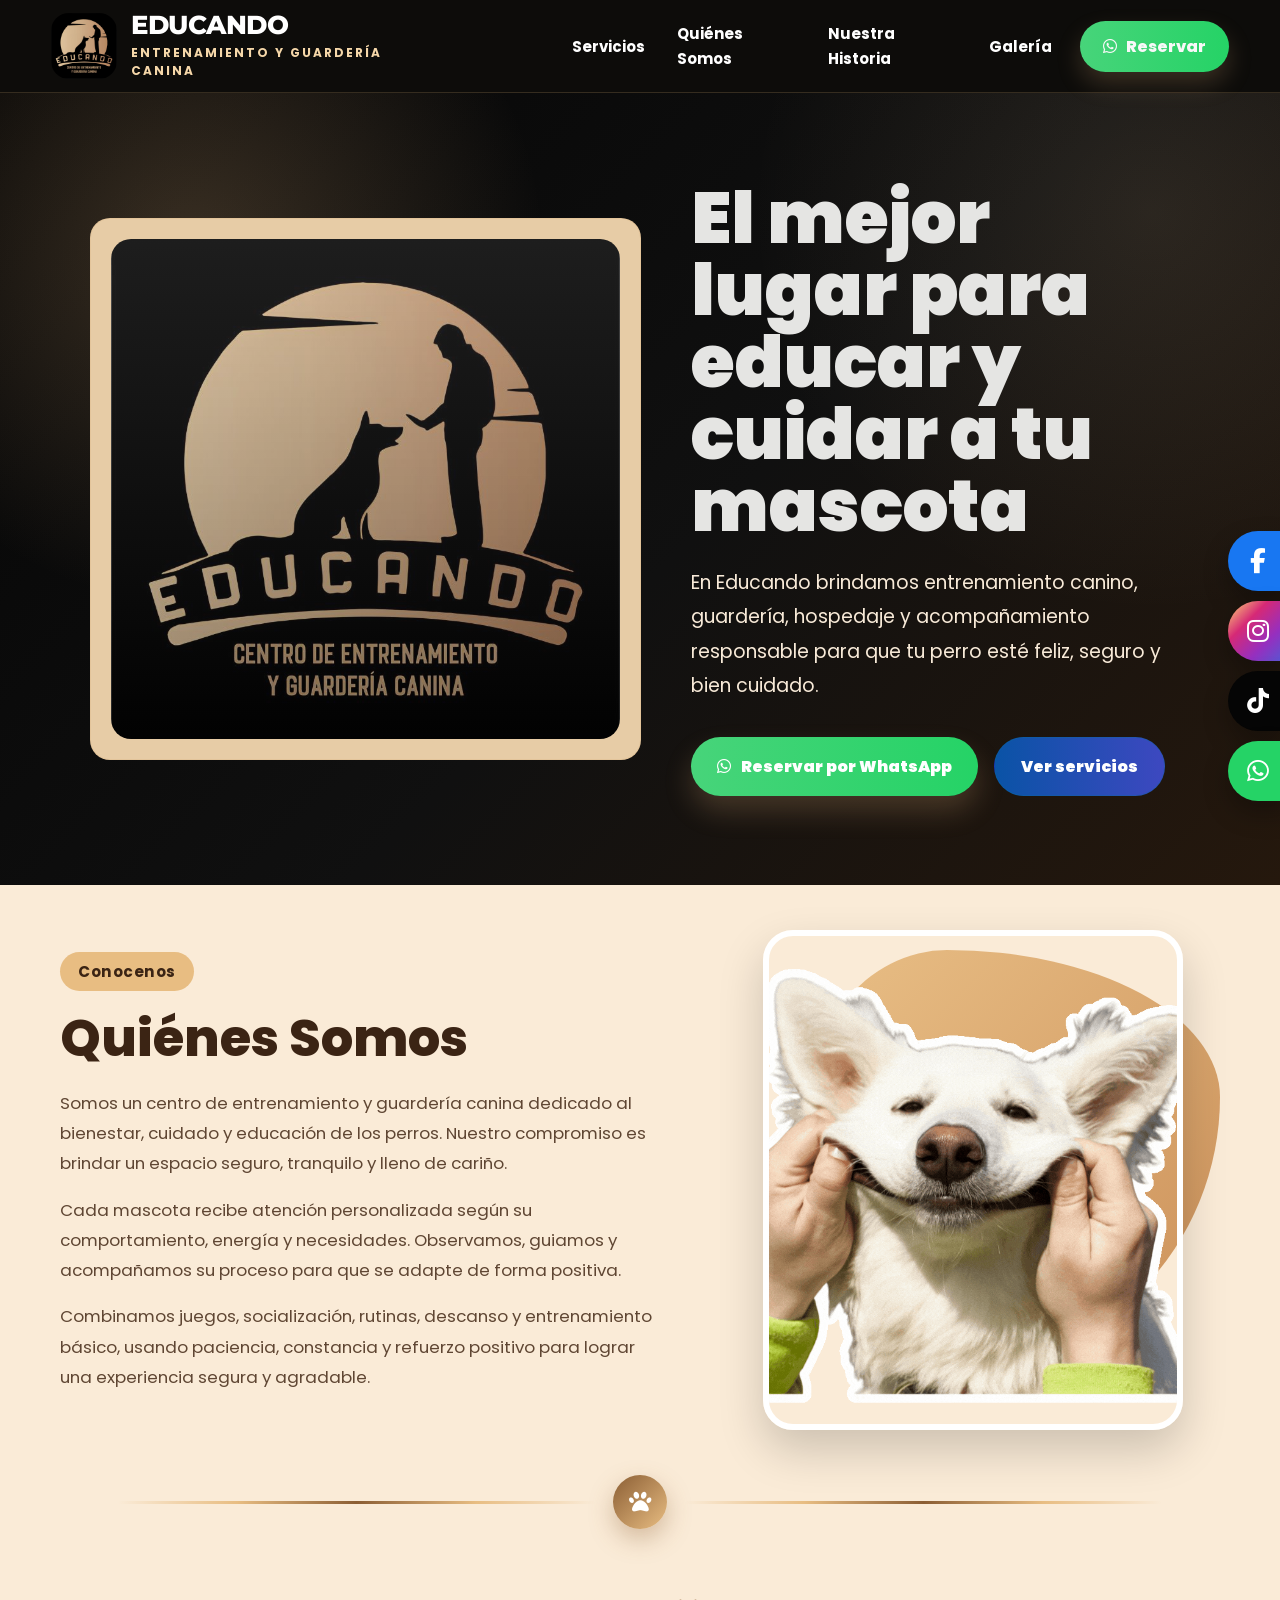
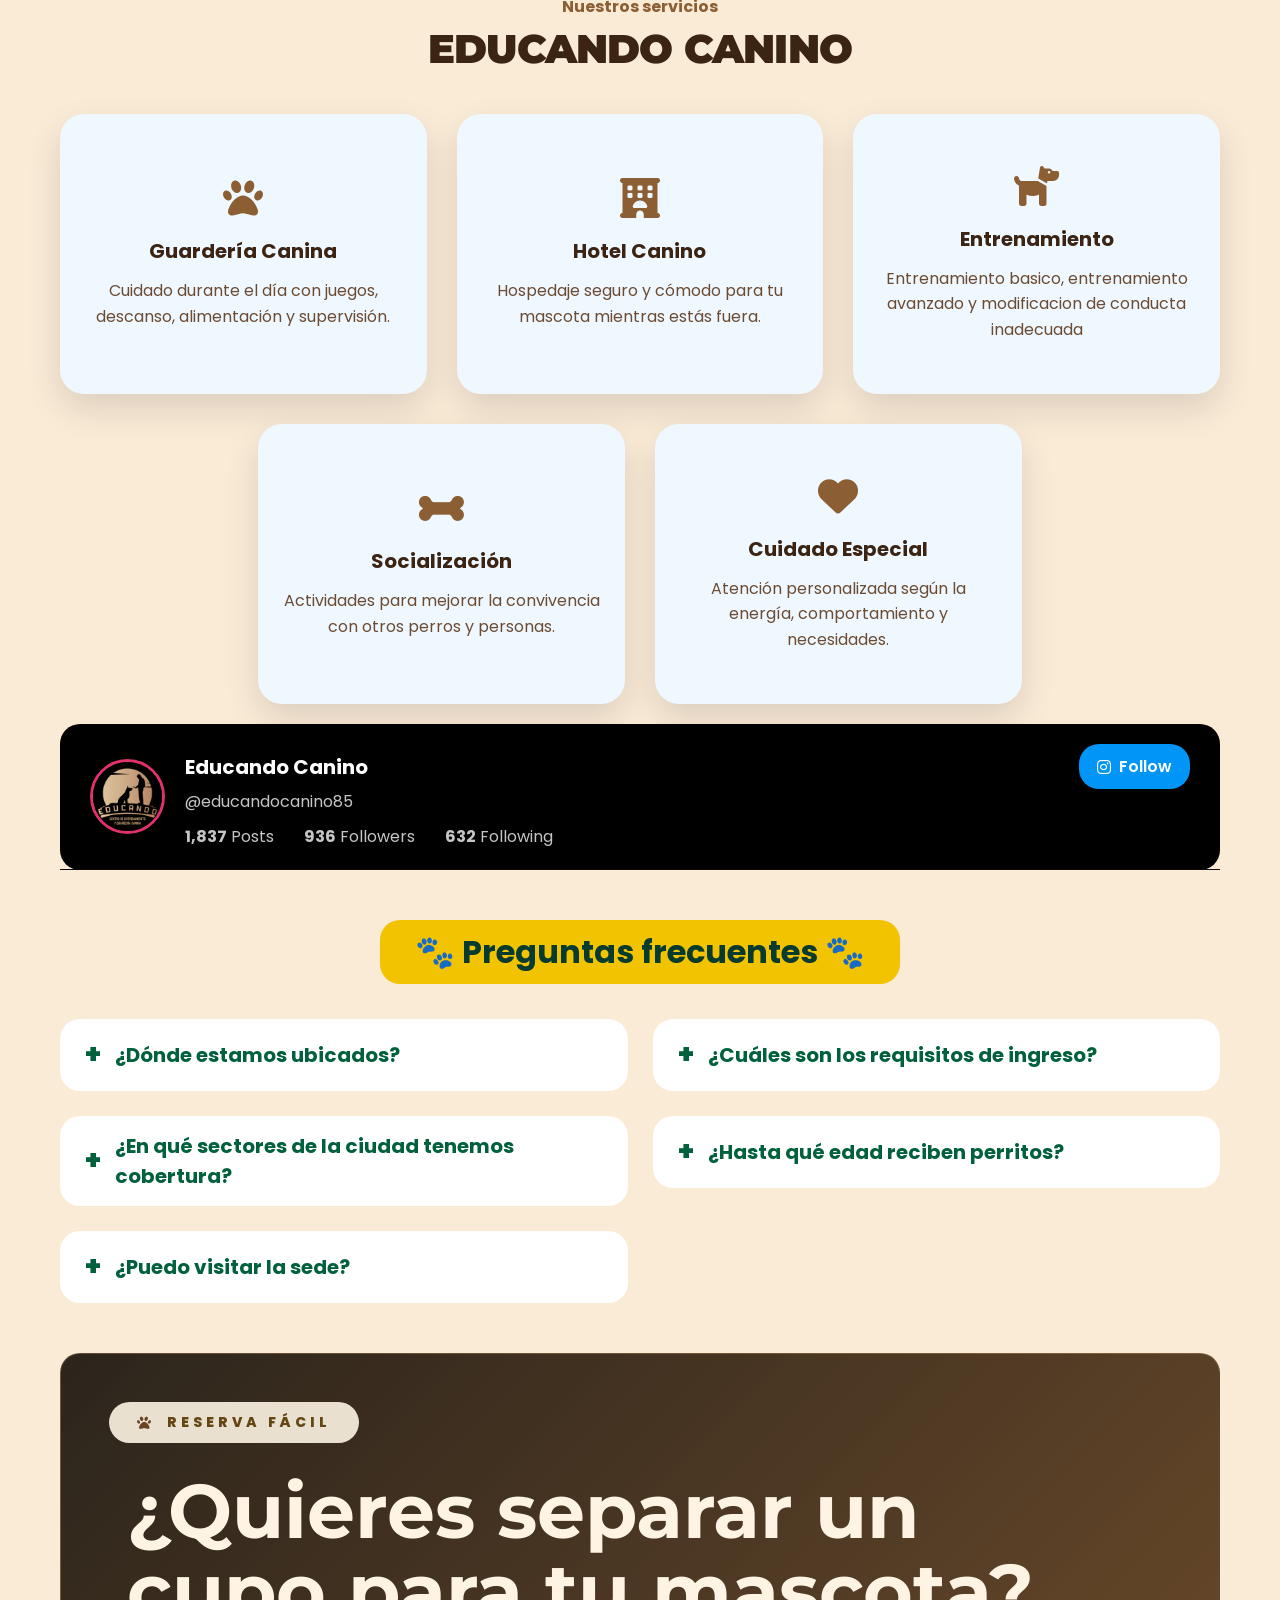
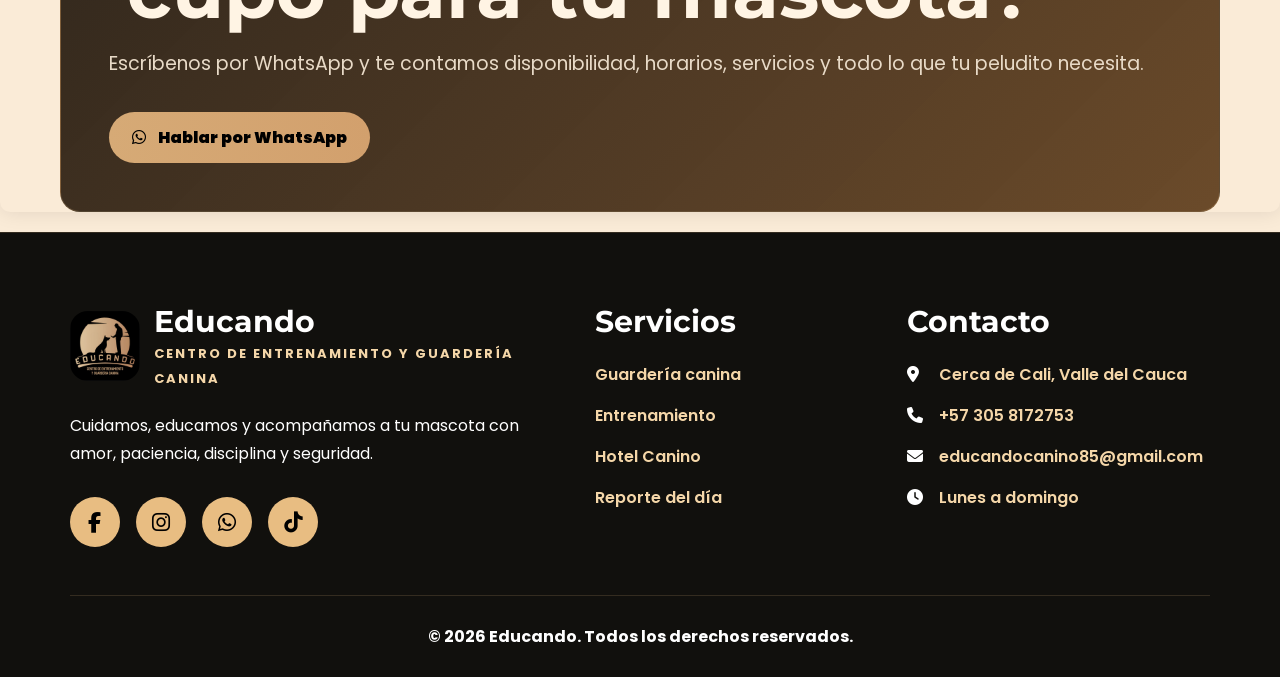
==== index.html @ 635a12bd "ok" ====
<!DOCTYPE html>
<html lang="es">
<head>
  <meta charset="UTF-8" />
  <meta name="viewport" content="width=device-width, initial-scale=1.0" />
  <title>Educando - Centro de Entrenamiento y Guardería Canina | Cali</title>

  <!-- Google Fonts -->
  <link rel="preconnect" href="https://fonts.googleapis.com">
  <link rel="preconnect" href="https://fonts.gstatic.com" crossorigin>
<link href="https://fonts.googleapis.com/css2?family=Montserrat:wght@600;700;800&family=Poppins:wght@400;500;600;700&display=swap" rel="stylesheet">  <!-- Font Awesome -->
  <link rel="stylesheet" href="https://cdnjs.cloudflare.com/ajax/libs/font-awesome/6.5.0/css/all.min.css">
  <!-- Elfsight Instagram Feed | Untitled Instagram Feed -->
<script src="https://elfsightcdn.com/platform.js" async></script>
    <link rel="icon" href="logos/logo-banner.png">

  <link rel="stylesheet" href="styles-index.css">
</head>

<body>
<div class="container">
  <!-- BARRA PRINCIPAL -->
  <header class="header">
      <div class="main-container header-content">

    <nav class="navbar">

      <a href="index" class="logo">
        <img src="logos/logo-educando.jpg" alt="Logo Educando">
        <div>
          <h1>EDUCANDO</h1>
          <span>Entrenamiento y Guardería Canina</span>
        </div>
      </a>

      <input type="checkbox" id="menu-toggle">

      <label for="menu-toggle" class="menu-icon">
        <i class="fa-solid fa-bars"></i>
      </label>

      <ul class="nav-links">
        <li><a href="#servicios">Servicios</a></li>
        <li><a href="#quienes-somos">Quiénes Somos</a></li>
        <li><a href="nuestra-historia">Nuestra Historia</a></li>
        <li><a href="galeria">Galería</a></li>
      </ul>

      <a href="https://wa.me/573058172753" class="btn-reservar">
        <i class="fa-brands fa-whatsapp"></i>
        Reservar
      </a>

    </nav>
      </div>
  </header>

  <!-- REDES SOCIALES LATERALES -->
  <div class="social-fixed">
  <a href="https://www.facebook.com/educandocaninooficial/" class="facebook" aria-label="Facebook">
    <i class="fa-brands fa-facebook-f"></i>
  </a>

  <a href="https://www.instagram.com/educandocanino85" class="instagram" aria-label="Instagram">
    <i class="fa-brands fa-instagram"></i>
  </a>

  <a href="https://www.tiktok.com/@educandocanino85" class="tiktok" aria-label="TikTok">
    <i class="fa-brands fa-tiktok"></i>
  </a>

  <a href="https://wa.me/573058172753" class="whatsapp" aria-label="WhatsApp">
    <i class="fa-brands fa-whatsapp"></i>
  </a>
</div>

  
  <div class="hero" id="inicio">
      <div class="hero-content">
        
        <div class="hero-image-card">
          <div class="hero-image">
          </div>
        </div>

        <div class="hero-text">

          <h2>
            El mejor lugar para educar y cuidar a tu mascota
          </h2>

          <p>
            En Educando brindamos entrenamiento canino, guardería, hospedaje y acompañamiento
            responsable para que tu perro esté feliz, seguro y bien cuidado.
          </p>

          <div class="hero-buttons">
            <a href="https://wa.me/573058172753" target="_blank" class="btn-primary">
              <i class="fa-brands fa-whatsapp"></i>
              Reservar por WhatsApp
            </a>

            <a href="#servicios" class="btn-secondary">
              Ver servicios
            </a>
          </div>
        </div>
      </div>
    </div>
    
<main class="contenedor-principal">
    <!-- QUIÉNES SOMOS -->
  <div class="quienes-somos" id="quienes-somos">
  <div class="quienes-container">

    <!-- TEXTO -->
    <div class="quienes-texto">
      <span class="quienes-etiqueta">Conocenos</span>
      <h2>Quiénes Somos</h2>
      <p>
        Somos un centro de entrenamiento y guardería canina dedicado al
        bienestar, cuidado y educación de los perros. Nuestro compromiso es
        brindar un espacio seguro, tranquilo y lleno de cariño.
      </p>
      <p>
        Cada mascota recibe atención personalizada según su comportamiento,
        energía y necesidades. Observamos, guiamos y acompañamos su proceso
        para que se adapte de forma positiva.
      </p>
      <p>
        Combinamos juegos, socialización, rutinas, descanso y entrenamiento
        básico, usando paciencia, constancia y refuerzo positivo para lograr
        una experiencia segura y agradable.
      </p>
    </div>

    <!-- IMAGEN -->
    <div class="quienes-imagen">
      <div class="imagen-decoracion"></div>
      <img src="gifs/perro-feliz.gif" alt="Perro feliz en guardería canina">
    </div>

  </div>
</div>

<div class="separador-paw">
  <span></span>
  <i class="fas fa-paw"></i>
  <span></span>
</div>

  <div class="servicios-perrunos" id="servicios">
  <div class="servicios-contenedor">

    <div class="section-title">
      <span>Nuestros servicios</span>
      <h2>EDUCANDO CANINO</h2>
    </div>

    <div class="servicios-grid">

      <div class="servicio-card">
        <i class="fas fa-paw"></i>
        <h3>Guardería Canina</h3>
        <p>Cuidado durante el día con juegos, descanso, alimentación y supervisión.</p>
      </div>

      <div class="servicio-card">
        <i class="fas fa-hotel"></i>
        <h3>Hotel Canino</h3>
        <p>Hospedaje seguro y cómodo para tu mascota mientras estás fuera.</p>
      </div>

      <div class="servicio-card">
        <i class="fas fa-dog"></i>
        <h3>Entrenamiento</h3>
        <p>Entrenamiento basico, entrenamiento avanzado y modificacion de conducta inadecuada
        </p>
      </div>

      <div class="servicio-card">
        <i class="fas fa-bone"></i>
        <h3>Socialización</h3>
        <p>Actividades para mejorar la convivencia con otros perros y personas.</p>
      </div>

      <div class="servicio-card">
        <i class="fas fa-heart"></i>
        <h3>Cuidado Especial</h3>
        <p>Atención personalizada según la energía, comportamiento y necesidades.</p>
      </div>

    </div>

  </div>
</div>

  <!-- INSTAGRAM -->
   <div class="instagram-section" id="instagram">
  <div class="instagram-container">

    <!-- Encabezado perfil -->
    <div class="instagram-header">
      <div class="instagram-profile">
        <img src="logo-educando.jpg" alt="Perropolis" class="profile-img">

        <div class="profile-info">
          <div class="profile-top">
            <h2>Educando Canino</h2>
            <a href="https://www.instagram.com/educandocanino85/" class="follow-btn">
              <i class="fab fa-instagram"></i> Follow
            </a>
          </div>

          <p class="profile-user">@educandocanino85</p>

          <div class="profile-stats">
            <span><strong>1,837</strong> Posts</span>
            <span><strong>936</strong> Followers</span>
            <span><strong>632</strong> Following</span>
          </div>
        </div>
      </div>
    </div>

    <div class="elfsight-app-6a099f40-ff8a-4416-a260-e170574ec99d" data-elfsight-app-lazy></div>

  </div>
</div>

<div class="faq-section" id="preguntas">
  <div class="faq-title">
    <h2>🐾 Preguntas frecuentes 🐾</h2>
  </div>

  <div class="faq-container">

    <div class="faq-item">
      <button class="faq-question">
        <span class="icon">+</span>
        ¿Dónde estamos ubicados?
      </button>
      <div class="faq-answer">
        <p>Estamos ubicados cerca de la ciudad de Cali, en una zona segura y adecuada para el bienestar de nuestros peluditos.</p>
      </div>
    </div>

    <div class="faq-item">
      <button class="faq-question">
        <span class="icon">+</span>
        ¿Cuáles son los requisitos de ingreso?
      </button>
      <div class="faq-answer">
        <p>
          Para el ingreso de tu canino, debes presentar los siguientes documentos y requisitos:
<BR>
• Fotocopia de la cédula del tutor o responsable.<BR>
• Carné de vacunación del canino al día.<BR>
• Aplicación de pastilla o tratamiento contra pulgas y garrapatas.<BR>
• Vacuna contra la tos de la perrera.


        </p>

        <p>
          <strong>Nota:</strong> Estos requisitos nos ayudan a garantizar la seguridad, salud y bienestar de todos nuestros peluditos.
        </p>
      </div>
    </div>

    <div class="faq-item">
      <button class="faq-question">
        <span class="icon">+</span>
        ¿En qué sectores de la ciudad tenemos cobertura?
      </button>
      <div class="faq-answer">
        <p>Tenemos cobertura en todos los sectores de la ciudad de Cali y su alrededor. Puedes contactarnos para confirmar si llegamos a tu zona.</p>
      </div>
    </div>

    <div class="faq-item">
      <button class="faq-question">
        <span class="icon">+</span>
        ¿Hasta qué edad reciben perritos?
      </button>
      <div class="faq-answer">
        <p>Aceptamos el ingreso de alumnos desde los tres meses de edad, cumpliendo con los requisitos establecidos.</p>
      </div>
    </div>

    <div class="faq-item">
      <button class="faq-question">
        <span class="icon">+</span>
        ¿Puedo visitar la sede?
      </button>
      <div class="faq-answer">
        <p>Sí, puedes visitarnos con cita previa para conocer nuestras instalaciones y ver como esta tu peludito.</p>
      </div>
    </div>

  </div>
</div>

  <!-- RESERVA -->
  <div class="reserva" id="inicio">
    <div class="reserva-card">

      <div class="tag">
        <i class="fa-solid fa-paw"></i>
        Reserva fácil
      </div>

      <h2>¿Quieres separar un cupo para tu mascota?</h2>

      <p>
        Escríbenos por WhatsApp y te contamos disponibilidad, horarios,
        servicios y todo lo que tu peludito necesita.
      </p>

      <a href="#" class="reserva-btn">
        <i class="fa-brands fa-whatsapp"></i>
        Hablar por WhatsApp
      </a>

    </div>
  </div>
  </div>

  <script>
  const faqItems = document.querySelectorAll(".faq-item");

  faqItems.forEach(item => {
    const question = item.querySelector(".faq-question");
    const answer = item.querySelector(".faq-answer");
    const icon = item.querySelector(".icon");

    question.addEventListener("click", () => {
      item.classList.toggle("active");

      if (item.classList.contains("active")) {
        answer.style.maxHeight = answer.scrollHeight + "px";
        icon.textContent = "−";
      } else {
        answer.style.maxHeight = "0";
        icon.textContent = "+";
      }
    });
  });
</script>
</main>

  <!-- FOOTER -->
  <footer class="footer">

    <div class="footer-content">

      <div class="footer-brand">
        <div class="footer-logo">
          <img src="logos/logo-educando.jpg" alt="Logo Educando">
          <div>
            <h2>Educando</h2>
            <span>Centro de entrenamiento y guardería canina</span>
          </div>
        </div>

        <p>
          Cuidamos, educamos y acompañamos a tu mascota con amor,
          paciencia, disciplina y seguridad.
        </p>

        <div class="footer-social">
          <a href="https://www.facebook.com/educandocaninooficial/"><i class="fa-brands fa-facebook-f"></i></a>
          <a href="https://www.instagram.com/educandocanino85"><i class="fa-brands fa-instagram"></i></a>
          <a href="https://wa.me/573058172753"><i class="fa-brands fa-whatsapp"></i></a>
          <a href="https://www.tiktok.com/@educandocanino85"><i class="fa-brands fa-tiktok"></i></a>
        </div>
      </div>

      <div class="footer-column">
        <h3>Servicios</h3>
        <a href="#servicios">Guardería canina</a>
        <a href="#servicios">Entrenamiento</a>
        <a href="#servicios">Hotel Canino</a>
        <a href="#servicios">Reporte del día</a>
      </div>

      <div class="footer-column">
        <h3>Contacto</h3>
        <p><i class="fa-solid fa-location-dot"></i> Cerca de Cali, Valle del Cauca</p>
        <p><i class="fa-solid fa-phone"></i> +57 305 8172753</p>
        <p><i class="fa-solid fa-envelope"></i> educandocanino85@gmail.com</p>
        <p><i class="fa-solid fa-clock"></i> Lunes a domingo</p>
      </div>

    </div>

    <div class="footer-bottom">
      <p>© 2026 Educando. Todos los derechos reservados.</p>
    </div>

  </footer>
</body>
</html>
---- styles-index.css ----
:root {
  --black-soft: #11100d;
  --black-footer: #0d0c0a;
  --black-card: #1d1812;
  --gold: #e8bd82;
  --gold-light: #f5d7a9;
  --brown: #6b4422;
  --cream: #fff4e4;
  --text: #f8ead8;
  --muted: #d8b991;
  --bg: #cfa06b;
  --bg-dark: #9a6a3d;
}

* {
  margin: 0;
  padding: 0;
  box-sizing: border-box;
}

html {
  scroll-behavior: smooth;
}

body {
  font-family: "Poppins", sans-serif;
  background:antiquewhite;
  color: var(--text);
  overflow-x: hidden;
}

.container {
  width: 100%;
  margin: 0 auto;
  background-color: antiquewhite;
  padding: 0;
  box-shadow: 0 0 20px rgba(9, 0, 0, 0.1);
  border-radius: 10px;
  box-sizing: border-box;
}

/* HEADER */

.header {
  width: 100%;
  background: rgba(17, 16, 13, 0.96);
  border-bottom: 1px solid rgba(232, 189, 130, 0.18);
  position: sticky;
  top: 0;
  z-index: 1000;
  backdrop-filter: blur(10px);
}

.header {
  width: 100%;
  background: #0d0c0a;
  position: sticky;
  top: 0;
  z-index: 1000;
}

.header-content {
  min-height: 90px;
  display: flex;
  align-items: center;
  justify-content: space-between;
  gap: 24px;
}

.navbar {
  width: min(1200px, 92%);
  margin: auto;
  min-height: 92px;
  display: flex;
  align-items: center;
  justify-content: space-between;
  gap: 28px;
}

.logo {
  display: flex;
  align-items: center;
  gap: 14px;
  text-decoration: none;
  color: var(--cream);
}

.logo img {
  width: 66px;
  height: 66px;
  object-fit: contain;
  border-radius: 18px;
}

.logo h1 {
  font-family: "Montserrat", sans-serif;
  font-size: 26px;
  line-height: 1;
  font-weight: 800;
  letter-spacing: -0.5px;
  color: #FFFFFF;
}

.logo span {
  display: block;
  margin-top: 6px;
  font-size: 12px;
  letter-spacing: 2px;
  text-transform: uppercase;
  color: var(--gold-light);
  font-weight: 700;
}

.nav-links {
  display: flex;
  align-items: center;
  padding-left: 100px;
  list-style: none;
  gap: 32px;
}

.nav-links a {
  position: relative;
  text-decoration: none;
  color: #ffffff;
  font-weight: 700;
  font-size: 15px;
  padding: 8px 0px;
}

.nav-links a::after {
  content: "";
  position: absolute;
  width: 0;
  height: 3px;
  background: var(--gold);
  left: 0;
  bottom: 0;
  border-radius: 20px;
  transition: width 0.35s ease;
}

.nav-links a:hover::after {
  width: 100%;
}

.btn-reservar {
  text-decoration: none;
  padding: 13px 23px;
  border-radius: 999px;
  font-weight: 800;
  display: inline-flex;
  align-items: center;
  gap: 9px;
  transition: 0.3s ease;
  box-shadow: 0 12px 25px rgba(214, 170, 118, 0.22);
  background: linear-gradient(
    270deg,
    #5ed088,
    #00cf4c,
    #25d366,
    #47d47a
  );
  background-size: 300% 300%;
  color: #f8f8f8;
  animation: moverColores 4s ease infinite;
}

.btn-reservar:hover {
  transform: translateY(-2px) scale(1.02);
  box-shadow: 0 10px 15px rgba(0, 0, 0, 0.162);
}

@keyframes moverColores {
  0% {
    background-position: 0% 50%;
  }

  50% {
    background-position: 100% 50%;
  }

  100% {
    background-position: 0% 50%;
  }
}

#menu-toggle {
  display: none;
}

.menu-icon {
  display: none;
  color: var(--cream);
  font-size: 28px;
  cursor: pointer;
}

/* REDES SOCIALES LATERALES */


.social-fixed {
  position: fixed;
  right: 0;
  top: 80%;
  transform: translateY(-70%);
  z-index: 999;
  display: flex;
  flex-direction: column;
  gap: 10px;
}

.social-fixed a {
  width: 60px;
  height: 60px;
  display: grid;
  place-items: center;
  text-decoration: none;
  color: #fff;
  font-size: 25px;
  border-radius: 34px 0 0 34px;
  box-shadow: 0 12px 26px rgba(0, 0, 0, 0.28);

  /* Aquí queda pegado a la derecha */
  transform: translateX(8px);

  /* Solo se anima este botón, no los demás */
  transition: transform 0.3s ease, box-shadow 0.3s ease;
}

.social-fixed a:hover,
.social-fixed a:focus,
.social-fixed a:active {
  transform: translateX(0);
  box-shadow: 0 16px 34px rgba(0, 0, 0, 0.35);
}

.social-fixed i {
  pointer-events: none;
}

.facebook {
  background: #1877f2;
}

.instagram {
  background: linear-gradient(135deg, #feda75, #d62976, #962fbf, #4f5bd5);
}

.tiktok {
  background: #050505;
}

.whatsapp {
  background: #25d366;
}

/* HERO */

.hero {
  min-height: 88vh;
  display: flex;
  align-items: center;
  background:
    radial-gradient(circle at 15% 20%, rgba(214, 170, 118, 0.24), transparent 28%),
    radial-gradient(circle at 90% 15%, rgba(241, 208, 163, 0.11), transparent 30%),
    linear-gradient(135deg, #050505 0%, #101010 55%, #25180d 100%);
  overflow: hidden;
}

.hero-content {
  max-width: 1200px;
  width: 100%;
  margin: auto;
  padding: 50px 0px;
  display: grid;
  grid-template-columns: 1.05fr 0.95fr;
  gap: 50px;
  align-items: center;
}

.hero-badge {
  display: inline-flex;
  align-items: center;
  gap: 9px;
  padding: 11px 18px;
  background: rgba(214, 170, 118, 0.12);
  border: 1px solid rgba(214, 170, 118, 0.35);
  border-radius: 999px;
  color: var(--dorado-claro);
  font-weight: 900;
  margin-bottom: 24px;
}

.hero-text h2 {
  font-size: clamp(42px, 6vw, 72px);
  line-height: 1;
  font-weight: 900;
  color: #e5e5e3;
  margin-bottom: 24px;
}

.hero-text p {
  max-width: 590px;
  color: var(--texto-suave);
  font-size: 19px;
  line-height: 1.8;
  margin-bottom: 34px;
}

.hero-buttons {
  display: flex;
  gap: 16px;
  flex-wrap: wrap;
}

.btn-primary,
.btn-secondary {
  padding: 16px 26px;
  border-radius: 999px;
  font-weight: 900;
  display: inline-flex;
  align-items: center;
  justify-content: center;
  gap: 10px;
  transition: 0.3s ease;
  text-decoration: none;
}

.btn-primary {
  box-shadow: 0 15px 28px rgba(214, 170, 118, 0.23);
    background: linear-gradient(
    270deg,
    #5ed088,
    #00cf4c,
    #25d366,
    #47d47a
  );
  background-size: 300% 300%;
  color: #ffffff;
  animation: moverColores 4s ease infinite;
}

@keyframes moverColores {
  0% {
    background-position: 0% 50%;
  }

  50% {
    background-position: 100% 50%;
  }

  100% {
    background-position: 0% 50%;
  }
}


.btn-secondary {
  color: #feffff;
  border: 1px solid rgba(8, 107, 157, 0.35);
  background: rgb(6, 107, 180);
  text-decoration: none;
  background: linear-gradient(
    270deg,
    #1f1fc1,
    #272492,
    #3d48c0,
    #0a53a6
  );
  background-size: 300% 300%;
  color: #ffffff;
  animation: moverColores 4s ease infinite;
}

.btn-secondary:hover {
  transform: translateY(-4px);
}

.hero-image-card {
  background: #e7cca6;
  border: 1px solid rgba(214, 170, 118, 0.25);
  padding: 20px;
  border-radius: 20px;
  box-shadow: var(--sombra);
}

.hero-image {
  min-height: 500px;
  border-radius: 20px;
  background:
    linear-gradient(rgba(241, 241, 241, 0.12), rgba(5, 5, 5, 0.35)),
    url("logos/logo-educando.jpg");
  background-size: cover;
  background-position: center;
  position: relative;
  overflow: hidden;
}

.hero-info {
  position: absolute;
  left: 22px;
  bottom: 22px;
  max-width: 310px;
  padding: 18px;
  border-radius: 20px;
  background: rgba(5, 5, 5, 0.78);
  border: 1px solid rgba(214, 170, 118, 0.25);
  backdrop-filter: blur(10px);
}

.hero-info h3 {
  color: var(--dorado-claro);
  font-size: 21px;
  font-weight: 900;
}

.hero-info p {
  color: var(--texto-suave);
  margin-top: 5px;
  line-height: 1.5;
}

/* TITULOS */

main
{
  background: antiquewhite;
  width: 100%;
  max-width: 1200px;
  margin: 0 auto;
  padding: 20px 0px;
  box-sizing: border-box;
}

/* Este es el que centra todo */
.contenedor-principal {
  width: 100%;
  margin: 0 auto;
}

.section-title {
  text-align: center;
  margin-bottom: 35px;
}

.section-title h2 {
  font-family: "Montserrat", sans-serif;
  margin: 10px 0;
  font-weight: 800;
  letter-spacing: -0.8px;
  line-height: 1;
  font-weight: 900;
  font-size: 38px;
  color: #0e1011;
  margin-bottom: 15px;
}

/*SEPARADOR*/

.separador-paw {
  width: min(1200px, 90%);
  margin: 45px auto;
  display: flex;
  align-items: center;
  justify-content: center;
  gap: 18px;
}

.separador-paw span {
  flex: 1;
  height: 3px;
  border-radius: 999px;
  background: linear-gradient(
    90deg,
    transparent,
    #e8bd82,
    #8b5e34,
    #e8bd82,
    transparent
  );
}

.separador-paw i {
  width: 54px;
  height: 54px;
  background: linear-gradient(135deg, #8b5e34, #e8bd82);
  color: #fff;
  border-radius: 50%;
  display: grid;
  place-items: center;
  font-size: 1.4rem;
  box-shadow: 0 10px 25px rgba(139, 94, 52, 0.35);
  animation: huellaPulse 1.8s infinite ease-in-out;
}

@keyframes huellaPulse {
  0% {
    transform: scale(1);
    box-shadow: 0 10px 25px rgba(139, 94, 52, 0.35);
  }

  50% {
    transform: scale(1.12);
    box-shadow: 0 14px 35px rgba(139, 94, 52, 0.5);
  }

  100% {
    transform: scale(1);
    box-shadow: 0 10px 25px rgba(139, 94, 52, 0.35);
  }
}

/* Responsive */
@media (max-width: 576px) {
  .separador-paw {
    width: 92%;
    gap: 12px;
    margin: 5px auto;
  }

  .separador-paw i {
    width: 46px;
    height: 46px;
    font-size: 1.15rem;
  }

  .separador-paw span {
    height: 2px;
  }
}

/* SERVICIOS */

.servicios-perrunos {
  padding: 0px 20px;
  padding-bottom: 30px;
  background: antiquewhite;
}

.servicios-contenedor {
  max-width: 1200px;
  margin: 0 auto;
}

.section-title {
  text-align: center;
  margin-bottom: 45px;
}

.section-title span {
  color: #8b5e34;
  font-weight: 700;
}

.section-title h2 {
  font-size: 2.5rem;
  color: #3b2414;
}

/* GRID PRINCIPAL */
.servicios-grid {
  display: grid;
  grid-template-columns: repeat(6, 1fr);
  gap: 30px;
}

/* TODAS LAS CARDS */
.servicio-card {
  grid-column: span 2;
  background: aliceblue;
  border-radius: 24px;
  padding: 35px 25px;
  min-height: 280px;
  text-align: center;
  box-shadow: 0 15px 35px rgba(0, 0, 0, 0.12);
  box-sizing: border-box;

  display: flex;
  flex-direction: column;
  justify-content: center;
  align-items: center;

  transition: all 0.3s ease;
}

.servicio-card:hover {
  transform: translateY(-8px);
}

.servicio-card i {
  font-size: 2.5rem;
  color: #8b5e34;
  margin-bottom: 18px;
}

.servicio-card h3 {
  color: #3b2414;
  font-size: 1.25rem;
  margin-bottom: 12px;
}

.servicio-card p {
  color: #6b4b33;
  line-height: 1.6;
}

/* CENTRAR LAS 2 DE ABAJO */
.servicio-card:nth-child(4) {
  grid-column: 2 / span 2;
}

.servicio-card:nth-child(5) {
  grid-column: 4 / span 2;
}

/* QUIÉNES SOMOS */

.quienes-somos {
  padding: 0px;
  padding-top: 45px;
}

.quienes-container {
  max-width: 1200px;
  margin: 0 auto;
  display: grid;
  grid-template-columns: 1.1fr 0.9fr;
  gap: 60px;
  align-items: center;
}

.quienes-texto {
  animation: fadeInUp 0.8s ease;
}

.quienes-etiqueta {
  display: inline-block;
  background: #e8bd82;
  color: #3b2414;
  font-size: 0.95rem;
  font-weight: 700;
  padding: 8px 18px;
  border-radius: 999px;
  margin-bottom: 18px;
  letter-spacing: 0.5px;
}

.quienes-texto h2 {
  font-size: clamp(2rem, 4vw, 3.2rem);
  line-height: 1.15;
  color: #3b2414;
  margin-bottom: 20px;
  font-weight: 800;
}

.quienes-texto p {
  font-size: 1.05rem;
  line-height: 1.8;
  color: #5f4633;
  margin-bottom: 16px;
}

.quienes-imagen {
  position: relative;
  display: flex;
  justify-content: center;
  align-items: center;
  animation: fadeInRight 0.9s ease;
}

.imagen-decoracion {
  position: absolute;
  width: 100%;
  max-width: 420px;
  height: 100%;
  max-height: 420px;
  background: linear-gradient(135deg, #e8bd82, #c98b52);
  border-radius: 35% 65% 64% 36% / 43% 35% 65% 57%;
  top: 20px;
  right: 0;
  z-index: 1;
  opacity: 0.95;
}

.quienes-imagen img {
  position: relative;
  z-index: 2;
  width: 100%;
  max-width: 420px;
  height: 500px;
  object-fit: cover;
  border-radius: 30px;
  box-shadow: 0 20px 45px rgba(0, 0, 0, 0.18);
  border: 6px solid #fff;
  transition: transform 0.4s ease;
}

.quienes-imagen img:hover {
  transform: scale(1.03) rotate(-1deg);
}

/* Responsive */
@media (max-width: 992px) {
  .quienes-container {
    grid-template-columns: 1fr;
    gap: 40px;
  }

  .quienes-texto {
    order: 1;
    text-align: center;
  }

  .quienes-botones {
    justify-content: center;
  }

  .quienes-imagen {
    order: 2;
  }

  .quienes-imagen img {
    height: 420px;
  }

  .imagen-decoracion {
    max-width: 360px;
    max-height: 360px;
    left: 50%;
    transform: translateX(-50%);
  }
}

@media (max-width: 576px) {
  .quienes-somos {
    padding: 40px 16px;
  }

  .quienes-texto h2 {
    font-size: 1.9rem;
  }

  .quienes-texto p {
    font-size: 0.98rem;
  }

  .quienes-imagen img {
    max-width: 100%;
    height: 340px;
    border-radius: 22px;
  }

  .imagen-decoracion {
    max-width: 280px;
    max-height: 280px;
  }

  .btn {
    width: 100%;
    text-align: center;
  }
}

/* Animaciones */
@keyframes fadeInUp {
  from {
    opacity: 0;
    transform: translateY(35px);
  }
  to {
    opacity: 1;
    transform: translateY(0);
  }
}

@keyframes fadeInRight {
  from {
    opacity: 0;
    transform: translateX(35px);
  }
  to {
    opacity: 1;
    transform: translateX(0);
  }
}

/*INSTAGRAM*/

.elfsight-app-6a099f40-ff8a-4416-a260-e170574ec99d span {
  color: #ffffff;
  border-radius: 50px;
}

.instagram-section {
  padding: 0;
  margin: 0;
}

.instagram-container {
  max-width: 1200px;
  width: 100%;
  margin: 0 auto;
  background: #000000;
  border-radius: 20px;
}

/* ENCABEZADO */
.instagram-header {
  padding: 20px 30px;
  border-bottom: 1px solid #0c0c0c;
}

.instagram-profile {
  display: flex;
  align-items: center;
  gap: 20px;
  flex-wrap: wrap;
}

.profile-img {
  width: 75px;
  height: 75px;
  border-radius: 50%;
  object-fit: cover;
  border: 3px solid #e1306c;
  padding: 0px;
  background: #fff;
}

.profile-info {
  flex: 1;
}

.profile-top {
  display: flex;
  align-items: center;
  justify-content: space-between;
  gap: 15px;
  flex-wrap: wrap;
}

.profile-top h2 {
  font-size: 20px;
  color: #ffffff;
  margin: 0;
}

.profile-user {
  color: #c5c5c5;
  margin: auto;
  font-size: 16px;
  margin-bottom: 10px;
}

.profile-stats {
  display: flex;
  gap: 30px;
  flex-wrap: wrap;
  color: #c5c5c5;
  font-size: 16px;
}

.profile-stats strong {
  color: #c5c5c5;
}

.follow-btn {
  background: #0095f6;
  color: #fff;
  text-decoration: none;
  padding: 10px 18px;
  border-radius: 20px;
  font-weight: 600;
  display: inline-flex;
  align-items: center;
  gap: 8px;
  transition: 0.3s ease;
}

.follow-btn:hover {
  background: #007ed6;
}

/*PREGUNTAS*/

.faq-section {
  padding: 0;
  margin: 50px 0px;
  font-family: 'Poppins', sans-serif;
  max-width: 1200px;
  width: 100%;
  border-radius: 20px;
}

.faq-title {
  text-align: center;
  margin-bottom: 35px;
}

.faq-title h2 {
  font-family: 'Poppins', sans-serif;
  display: inline-block;
  background: #f2c300;
  border-radius: 20px;
  color: #083b2f;
  padding: 8px 35px;
  font-size: 32px;
  font-weight: 700;
  
}

.faq-container {
  display: grid;
  grid-template-columns: repeat(2, 1fr);
  gap: 25px;
  align-items: start; /* ESTO EVITA QUE LA CAJA DEL LADO SE ESTIRE */
}

.faq-item {
  align-self: start;
  height: auto;
}

.faq-question {
  width: 100%;
  padding: 15px 25px;
  background: #fff;
  border-radius: 20px;
  border: none;
  outline: none;
  cursor: pointer;

  display: flex;
  align-items: center;
  gap: 14px;

  font-size: 20px;
  font-weight: 700;
  font-family: 'Poppins', sans-serif;
  color: #00613c;
  text-align: left;
}

.faq-question .icon {
  font-size: 28px;
  font-weight: 800;
  color: #00613c;
  transition: transform 0.3s ease;
}

.faq-item.active .faq-question {
  color: #f2b800;
}

.faq-item.active .icon {
  color: #f2b800;
}

.faq-answer {
  max-height: 0;
  overflow: hidden;
  transition: max-height 0.4s ease;
}

.faq-answer p {
  padding: 20px 10px;
  margin: 0;
  font-size: 18px;
  line-height: 1.8;
  color: #102b24;
}

.faq-answer p + p {
  padding-top: 15px;
}

/* RESERVA */

.reserva {
  max-width: 1200px;
  width: 100%;
  margin-bottom: 20px;
  padding: 48px;
  border-radius: 20px;
  background:
    linear-gradient(135deg, rgba(35, 28, 20, 0.96), rgba(94, 60, 27, 0.92));
  display: flex;
  justify-content: space-between;
  align-items: center;
  gap: 30px;
  border: 1px solid rgba(232, 189, 130, 0.2);
}

.reserva-card h2 {
  max-width: 1000px;
  margin: 28px auto 18px;
  font-family: "Montserrat", sans-serif;
  font-size: clamp(42px, 6vw, 76px);
  line-height: 1.05;
  color: var(--cream);
}

.reserva-card p {
  color: #e8dac7;
  font-size: 19px;
  margin-bottom: 34px;
}

.reserva-btn {
  display: inline-flex;
  align-items: center;
  gap: 12px;
  text-decoration: none;
  padding: 13px 23px;
  border-radius: 999px;
  font-weight: 900;
  transition: transform 0.3s ease, box-shadow 0.3s ease;
  background: linear-gradient(
    270deg,
    #e6bb8b,
    #f1d0a3,
    #d2a06d,
    #d6aa76
  );
  background-size: 300% 300%;
  color: #000000;
  animation: moverColores 4s ease infinite;
}

.reserva-btn:hover {
  transform: translateY(-4px) scale(1.02);
  box-shadow: 0 18px 35px rgba(0, 0, 0, 0.28);
}

.tag {
  display: inline-flex;
  align-items: center;
  gap: 12px;
  background: rgb(234, 224, 208);
  color: #644615;
  padding: 10px 28px;
  border-radius: 999px;
  text-transform: uppercase;
  letter-spacing: 4px;
  font-size: 14px;
  font-weight: 800;
}

.tag i {
  color: var(--brown);
}

/* FOOTER */

.footer {
  background: rgba(13, 12, 10, 0.98);
  border-top: 1px solid rgba(232, 189, 130, 0.16);
  padding: 70px 20px 28px;
}

.footer-content {
  width: min(1180px, 92%);
  margin: auto;
  display: grid;
  grid-template-columns: 1.5fr 0.8fr 1fr;
  gap: 70px;
  padding-bottom: 48px;
  border-bottom: 1px solid rgba(232, 189, 130, 0.16);
}

.footer-logo {
  display: flex;
  align-items: center;
  gap: 14px;
  margin-bottom: 22px;
}

.footer-logo img {
  width: 70px;
  height: 70px;
  object-fit: contain;
  border-radius: 18px;
}

.footer-logo h2 {
  font-family: "Montserrat", sans-serif;
  font-size: 30px;
  color: #ffffff;
}

.footer-logo span {
  color: var(--gold-light);
  font-size: 13px;
  text-transform: uppercase;
  letter-spacing: 2px;
  font-weight: 700;
}

.footer-brand p {
  color: #ffffff;
  line-height: 1.8;
  max-width: 460px;
}

.footer-social {
  display: flex;
  gap: 16px;
  margin-top: 28px;
}

.footer-social a {
  width: 50px;
  height: 50px;
  border-radius: 50%;
  display: grid;
  place-items: center;
  background: var(--gold);
  color: #000000;
  border: 1px solid rgba(232, 189, 130, 0.26);
  font-size: 21px;
  text-decoration: none;
  transition: transform 0.3s ease, background 0.3s ease;
}

.footer-social a:hover {
  transform: translateY(-5px);
  background: var(--gold-light);
}

.footer-column h3 {
  font-family: "Montserrat", sans-serif;
  font-size: 30px;
  margin-bottom: 22px;
  color: #ffffff;
}

.footer-column a,
.footer-column p {
  display: block;
  color: var(--gold-light);
  text-decoration: none;
  margin-bottom: 16px;
  font-weight: 600;
}

.footer-column i {
  width: 28px;
  color: #ffffff;
}

.footer-column a:hover {
  color: var(--cream);
}

.footer-bottom {
  text-align: center;
  padding-top: 28px;
  color: #ffffff;
  font-weight: 700;
}

/* RESPONSIVE */

@media (max-width: 1024px) {
  .navbar {
    gap: 18px;
  }

  .nav-links {
    gap: 18px;
  }

  .cards {
    grid-template-columns: repeat(2, 1fr);
    padding: 0px 20px;
  }

  .footer-content {
    grid-template-columns: 1fr 1fr;
  }

  .footer-brand {
    grid-column: 1 / -1;
  }

  .section-title {
  text-align: center;
  margin-bottom: 25px;
}

}
@media (max-width: 990px) {
  .menu-icon {
    display: block;
    padding-right: 20px;
  }

  .navbar {
    min-height: 82px;
  }

  .logo img {
    width: 58px;
    height: 58px;
  }

  .logo h1 {
    font-size: 24px;
  }

  .logo span {
    font-size: 10px;
    letter-spacing: 2px;
  }

  .nav-links {
    position: absolute;
    top: 82px;
    left: 0;
    width: 100%;
    background: rgba(17, 16, 13, 0.98);
    flex-direction: column;
    align-items: center;
    padding: 26px 20px;
    gap: 22px;
    transform: translateY(-140%);
    opacity: 0;
    pointer-events: none;
    transition: transform 0.35s ease, opacity 0.35s ease;
    border-bottom: 1px solid rgba(232, 189, 130, 0.2);
  }

  #menu-toggle:checked ~ .nav-links {
    transform: translateY(0);
    opacity: 1;
    pointer-events: auto;
  }

  .btn-reservar {
    display: none;
  }

  .reserva {
    min-height: auto;
    padding: 80px 16px 60px;
  }

  .reserva-card {
    border-radius: 20px;
    padding: 44px 24px;
  }

  .reserva-card p {
    font-size: 17px;
  }

  .gallery-grid,
  .quienes-grid {
    grid-template-columns: 1fr;
  }

  .reserva {
    flex-direction: column;
    text-align: center;
    padding: 38px 0px;
  }
}

@media (max-width: 600px) {
  .section {
    width: 92%;
    padding: 0px 0px;
    border-radius: 20px;
  }

  .cards {
    grid-template-columns: 1fr;
    padding: 0px 20px;
  }

  .gallery-grid img {
    height: 260px;
  }

  .footer-content {
    grid-template-columns: 1fr;
    gap: 40px;
  }

  .footer-logo {
    align-items: flex-start;
  }

  .footer-logo span {
    font-size: 11px;
  }

  .footer-social {
    flex-wrap: wrap;
  }
}

@media (max-width: 992px) {
  .hero-content,
  .about-container,
  .footer-container {
    grid-template-columns: 1fr;
  }

  .section, .hero
  {
    padding: 20px 0px;
  }

  .hero-text {
    text-align: center;
  }

  .hero-text p {
    margin-left: auto;
    margin-right: auto;
  }

  .hero-buttons {
    justify-content: center;
  }

  .section .quienes-grid {
  padding: 0px 20px;

  }
}

  @media (max-width: 480px) {
  .logo-text span {
    display: none;
  }

  .hero-text h2 {
    font-size: 39px;
  }

  .btn-primary,
  .btn-secondary {
    width: 100%;
  }

  }

@media (max-width: 768px) {

  .hero-content {
    padding: 10px 10px;
    gap: 35px;
  }

  .hero-text h2 {
    font-size: 38px;
    line-height: 1.05;
  }

  .hero-text p {
    font-size: 16px;
    line-height: 1.7;
  }

  .hero-buttons {
    width: 100%;
  }

  .btn-primary,
  .btn-secondary {
    width: 100%;
    text-align: center;
  }

  .hero-image-card {
    padding: 14px;
    border-radius: 20px;
  }

  .hero-image {
    min-height: 250px;
    border-radius: 20px;
    width: auto;
    height: auto;
    max-width: none;
    flex-shrink: 0;
  }

  .hero-info {
    left: 14px;
    right: 14px;
    bottom: 14px;
    max-width: none;
  }

}

@media (max-width: 1300px) {

  .hero-content {
    padding: 10px 50px;
  }
}

@media (max-width: 768px) {
  .social-fixed a{
    display: none;
  }
}

/* TABLET */
@media (max-width: 900px) {
  .servicios-grid {
    grid-template-columns: repeat(2, 1fr);
  }

  .servicio-card,
  .servicio-card:nth-child(4),
  .servicio-card:nth-child(5) {
    grid-column: auto;
  }
}

/* CELULAR */
@media (max-width: 576px) {
  .servicios-grid {
    grid-template-columns: 1fr;
  }

  .servicio-card {
    min-height: auto;
    padding: 30px 22px;
  }

  .section-title h2 {
    font-size: 2rem;
  }
}

/* RESPONSIVE Instagram*/
@media (max-width: 1100px) {
  .instagram-feed {
    grid-template-columns: repeat(3, 1fr);
  }
}

@media (max-width: 1400px) {
  main{
    padding: 0px 20px;
  }

  .servicios-perrunos {
  padding: 20px 0px;
}
}

@media (max-width: 768px) {
  .instagram-header {
    padding: 20px 0px;
    max-width: 100%;
  }

  .profile-top {
    flex-direction: column;
    align-items: flex-start;
  }

  .profile-stats {
    gap: 15px;
    font-size: 15px;
  }

  .instagram-feed {
    grid-template-columns: repeat(2, 1fr);
  }
}

@media (max-width: 480px) {
  .instagram-feed {
    grid-template-columns: 1fr;
  }

  .profile-img {
    width: 65px;
    height: 65px;
  }

  .profile-top h2 {
    font-size: 18px;
  }

  .profile-user,
  .profile-stats {
    font-size: 14px;
  }

  .follow-btn {
    padding: 9px 14px;
    font-size: 14px;
  }
}

/*PREGUNTAS*/

@media (max-width: 768px) {
  .faq-container {
    grid-template-columns: 1fr;
  }

  .faq-title h2 {
    font-size: 24px;
    padding: 8px 20px;
  }

  .faq-question {
    font-size: 17px;
  }

  .faq-answer p {
    font-size: 16px;
  }
}
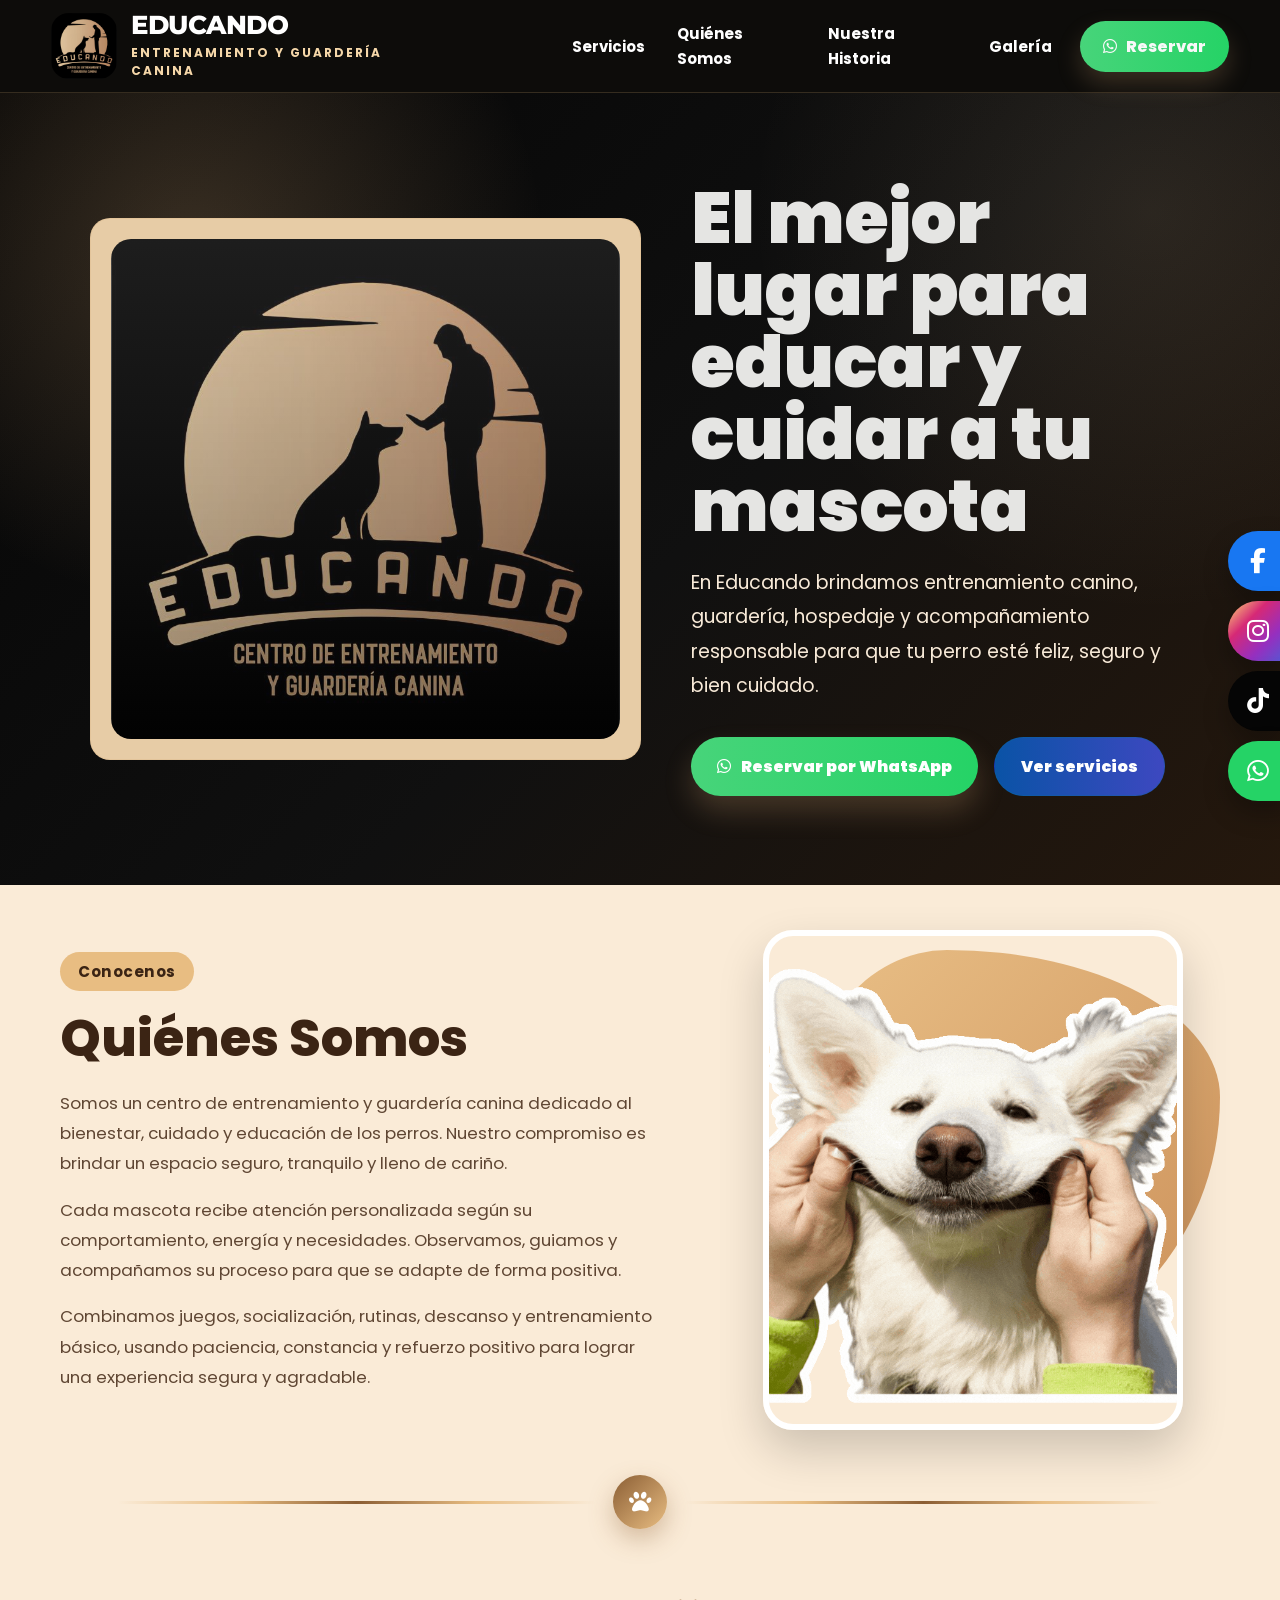
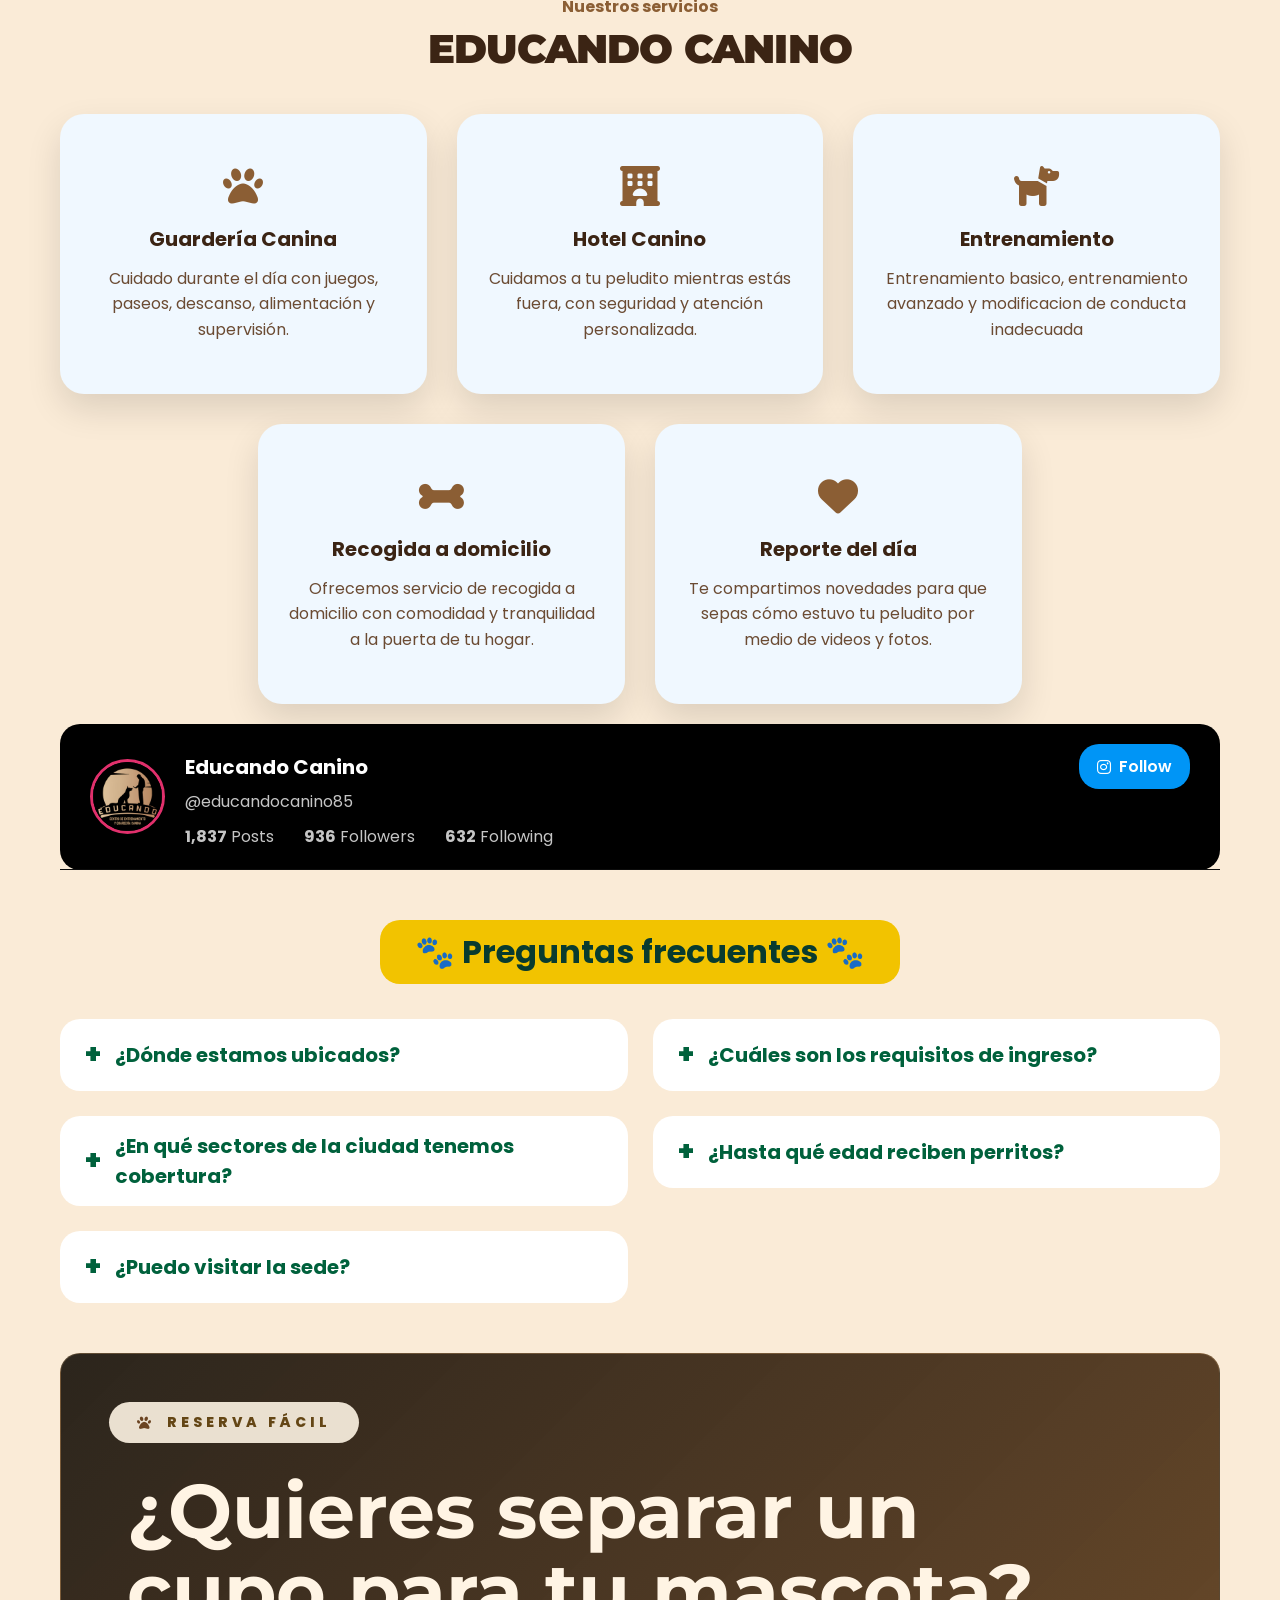
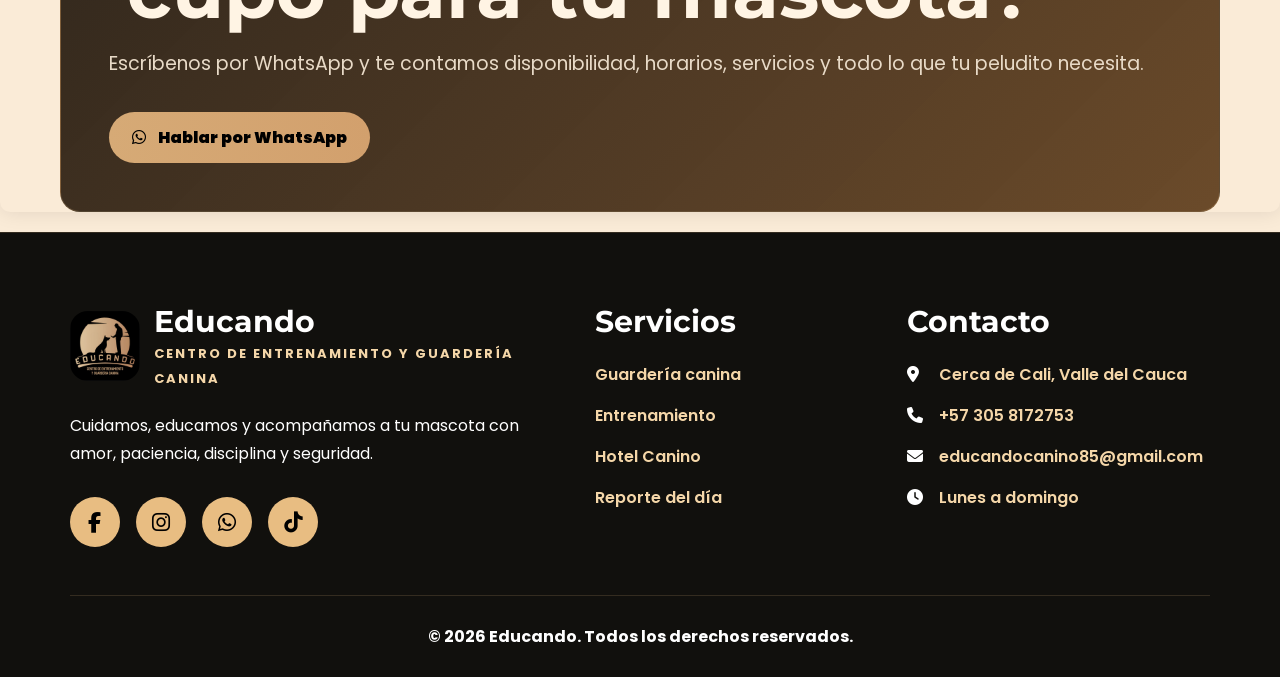
==== commit aef47757: "oki" ====
--- a/index.html
+++ b/index.html
@@ -162,32 +162,31 @@
       <div class="servicio-card">
         <i class="fas fa-paw"></i>
         <h3>Guardería Canina</h3>
-        <p>Cuidado durante el día con juegos, descanso, alimentación y supervisión.</p>
+        <p>Cuidado durante el día con juegos, paseos, descanso, alimentación y supervisión.</p>
       </div>
 
       <div class="servicio-card">
         <i class="fas fa-hotel"></i>
         <h3>Hotel Canino</h3>
-        <p>Hospedaje seguro y cómodo para tu mascota mientras estás fuera.</p>
+        <p>Cuidamos a tu peludito mientras estás fuera, con seguridad y atención personalizada.</p>
       </div>
 
       <div class="servicio-card">
         <i class="fas fa-dog"></i>
         <h3>Entrenamiento</h3>
-        <p>Entrenamiento basico, entrenamiento avanzado y modificacion de conducta inadecuada
-        </p>
+        <p>Entrenamiento basico, entrenamiento avanzado y modificacion de conducta inadecuada</p>
       </div>
 
       <div class="servicio-card">
         <i class="fas fa-bone"></i>
-        <h3>Socialización</h3>
-        <p>Actividades para mejorar la convivencia con otros perros y personas.</p>
+        <h3>Recogida a domicilio</h3>
+        <p>Ofrecemos servicio de recogida a domicilio con comodidad y tranquilidad a la puerta de tu hogar.</p>
       </div>
 
       <div class="servicio-card">
         <i class="fas fa-heart"></i>
-        <h3>Cuidado Especial</h3>
-        <p>Atención personalizada según la energía, comportamiento y necesidades.</p>
+        <h3>Reporte del día</h3>
+        <p>Te compartimos novedades para que sepas cómo estuvo tu peludito por medio de videos y fotos.
       </div>
 
     </div>
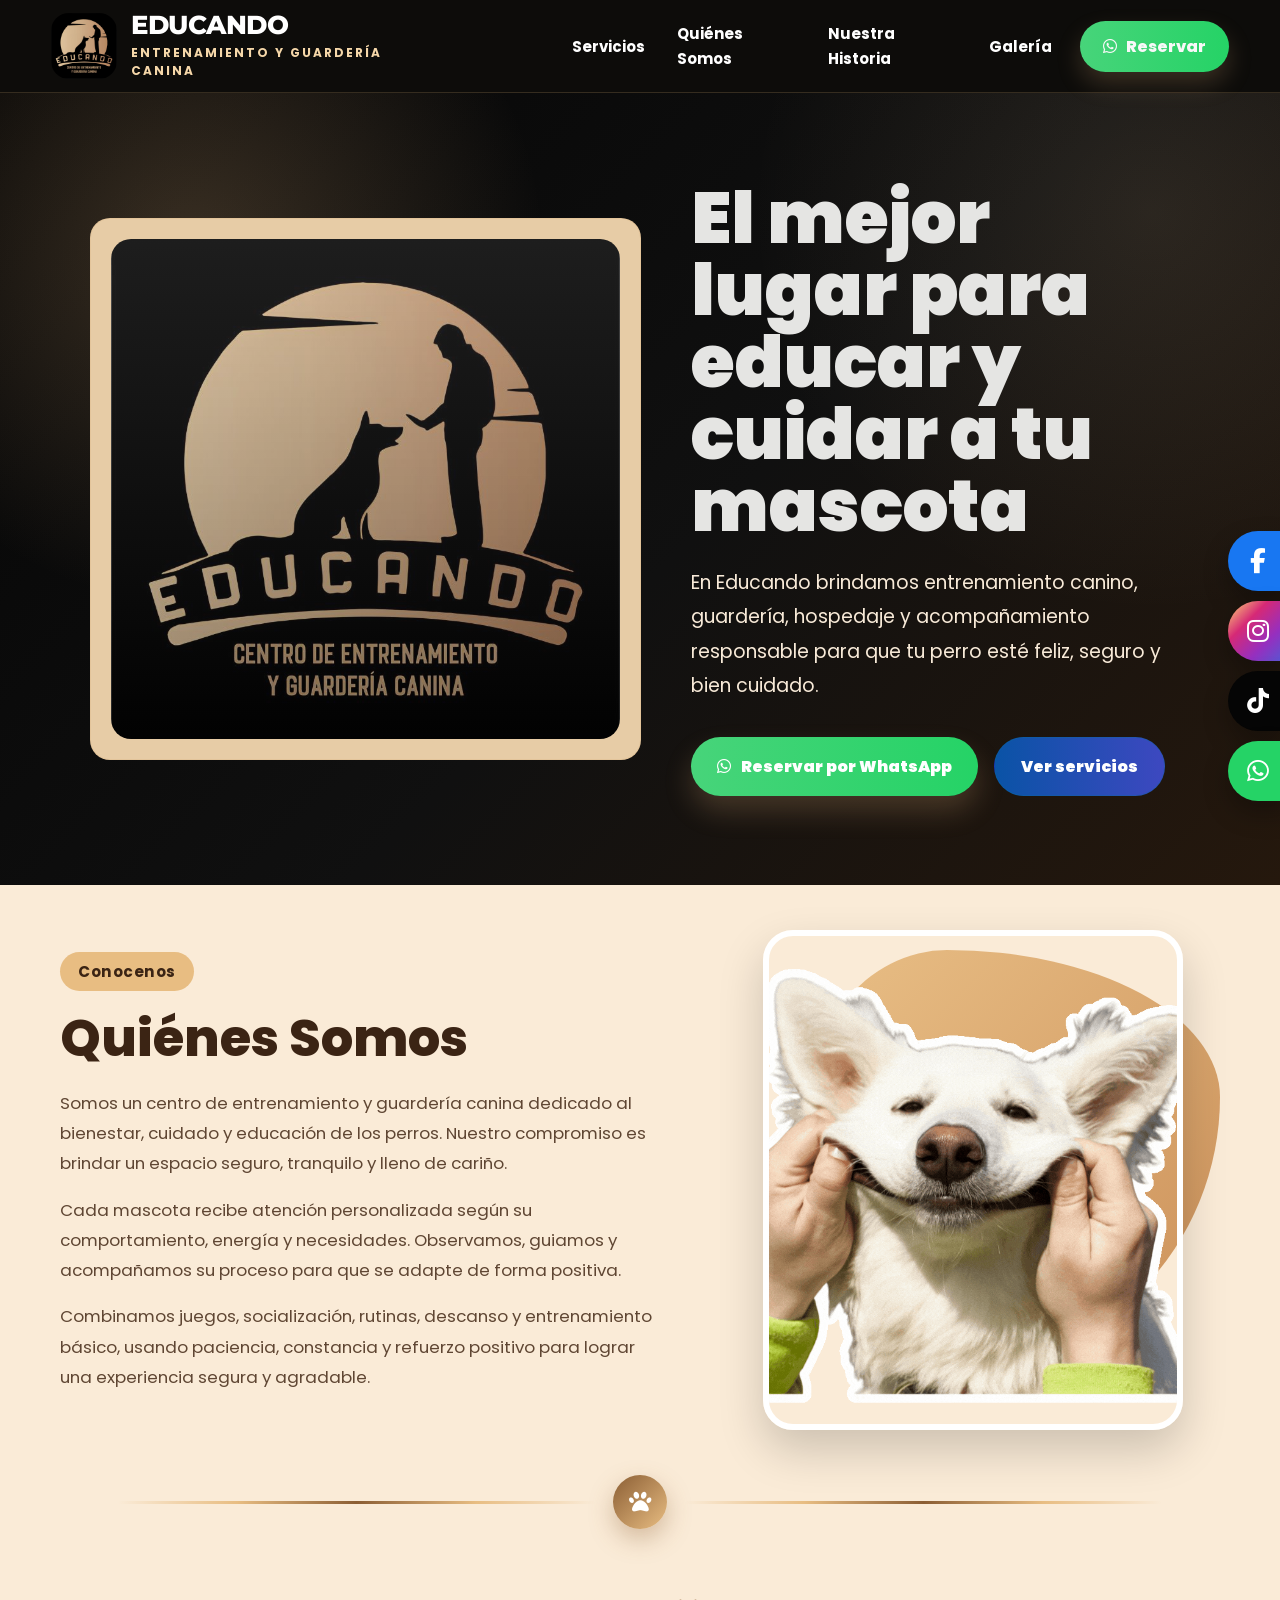
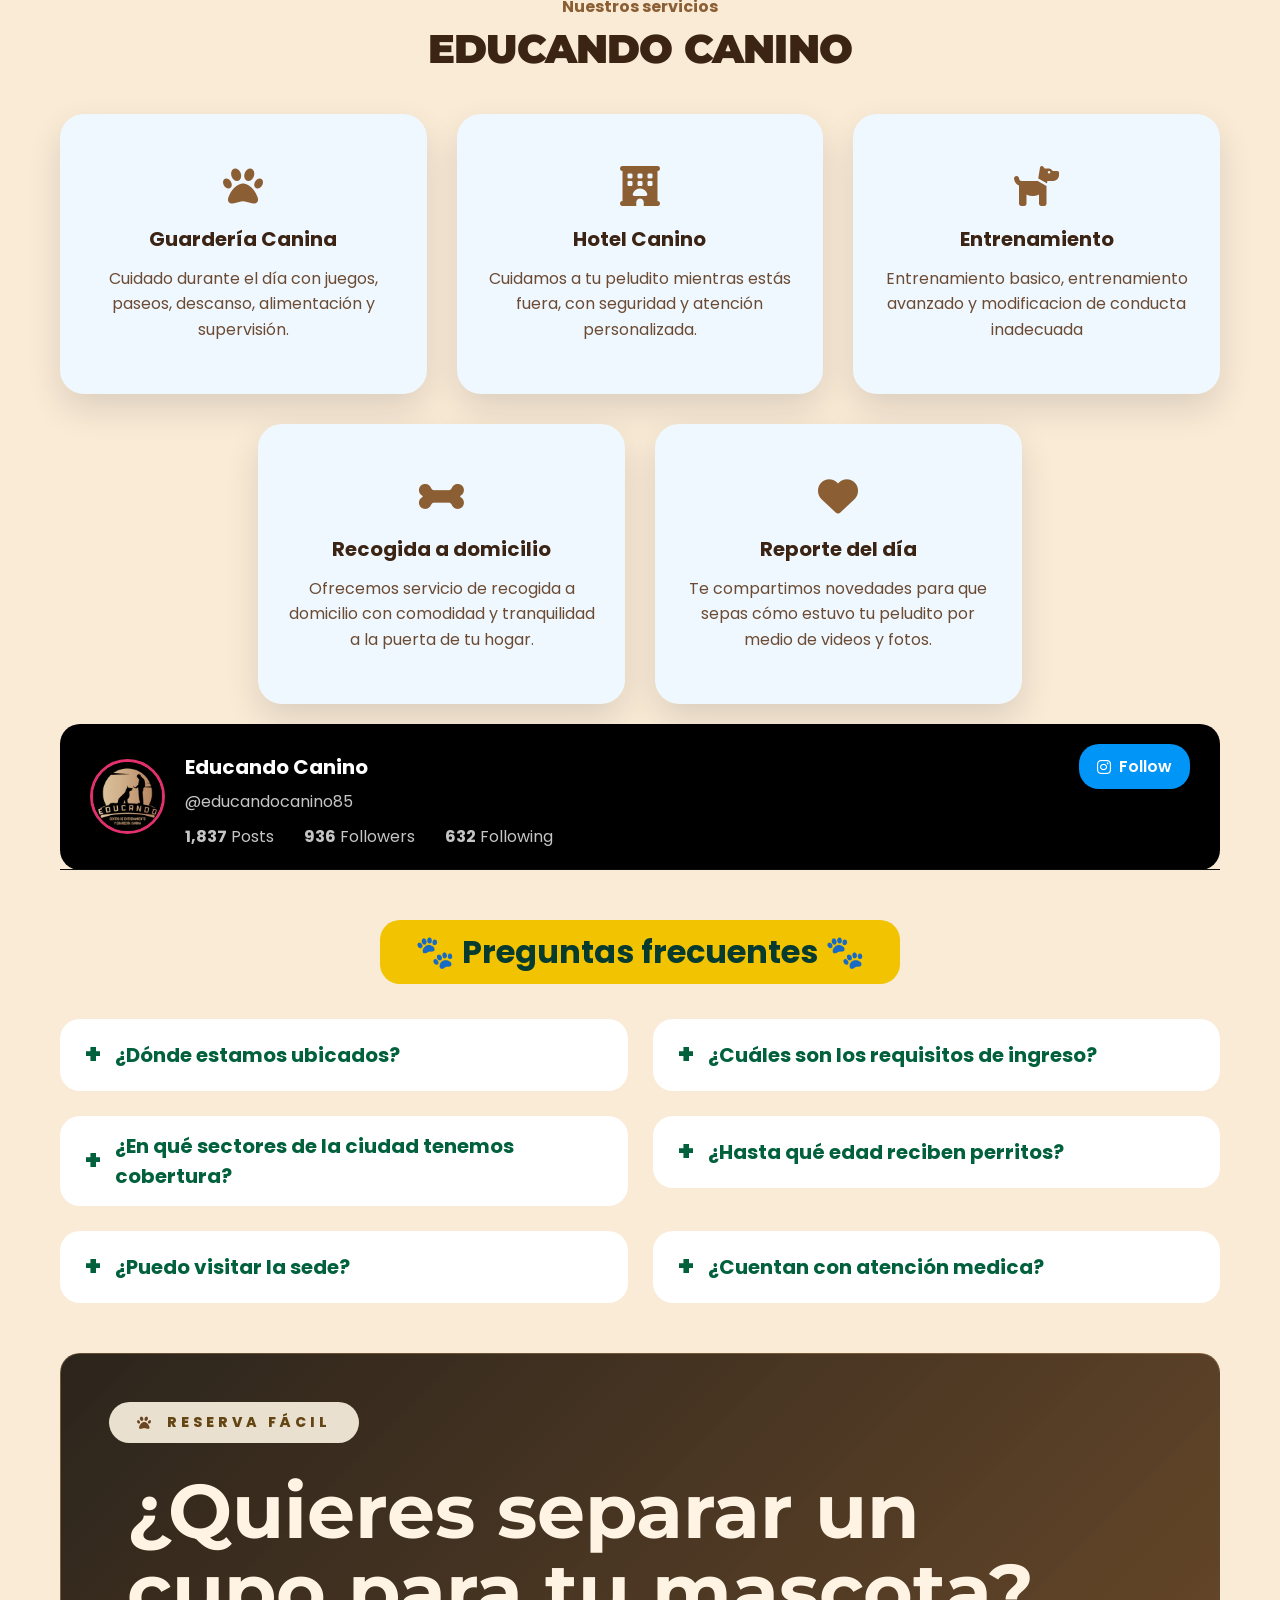
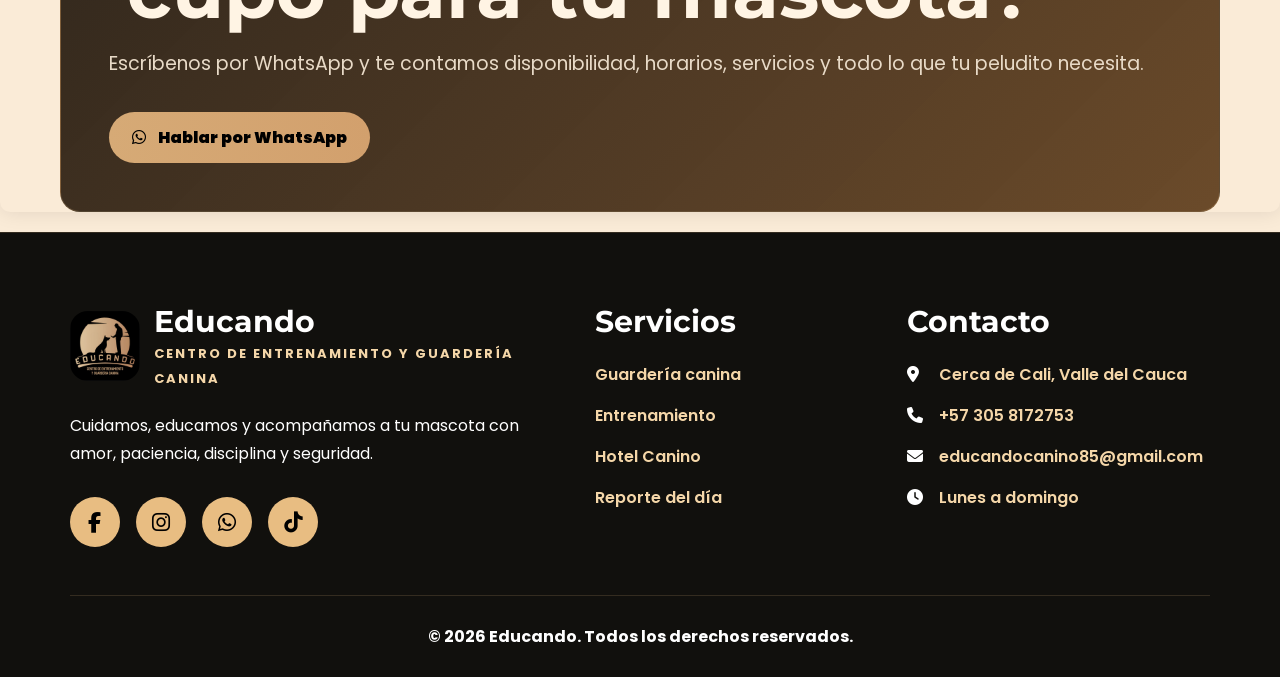
==== commit 75afb785: "ok" ====
--- a/index.html
+++ b/index.html
@@ -297,6 +297,16 @@
       </div>
     </div>
 
+    <div class="faq-item">
+      <button class="faq-question">
+        <span class="icon">+</span>
+        ¿Cuentan con atención medica?
+      </button>
+      <div class="faq-answer">
+        <p>Sí, contamos con convenio veterinario para brindar atención oportuna en caso de cualquier eventualidad.</p>
+      </div>
+    </div>
+
   </div>
 </div>
 
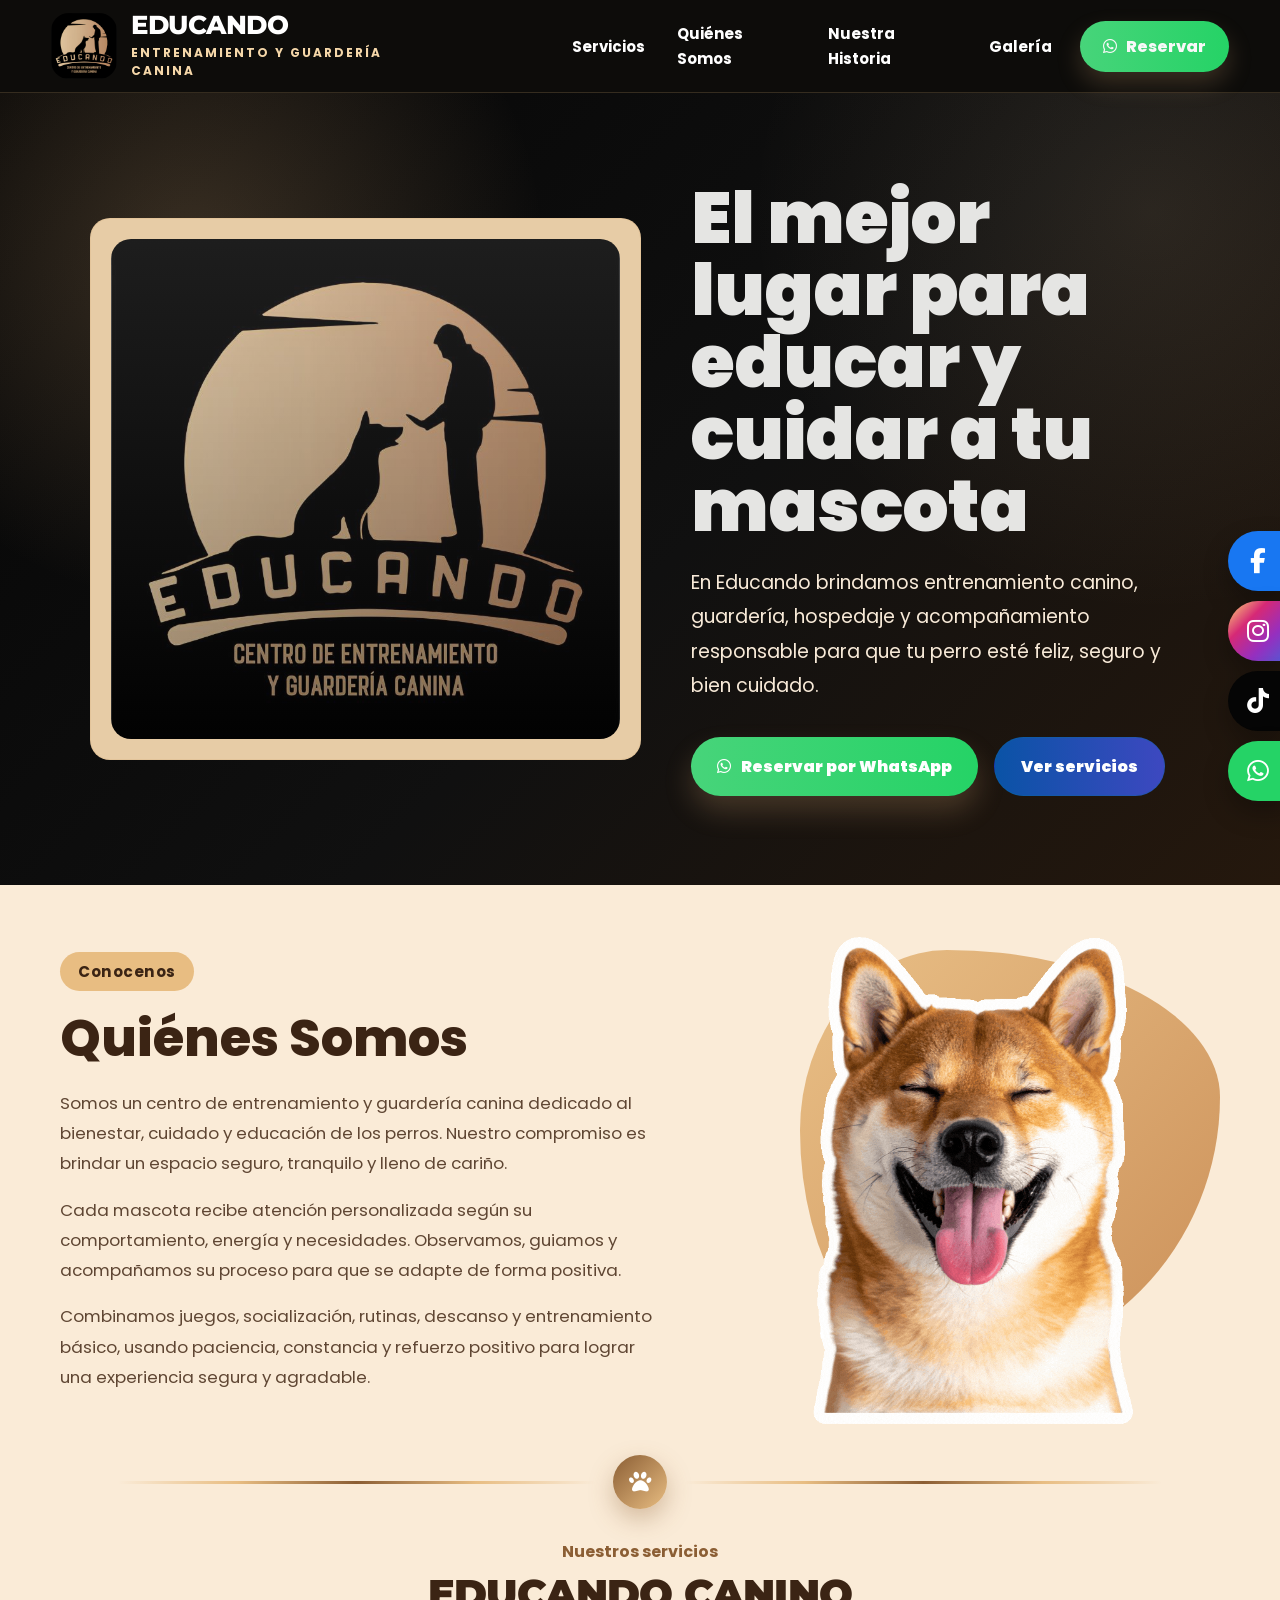
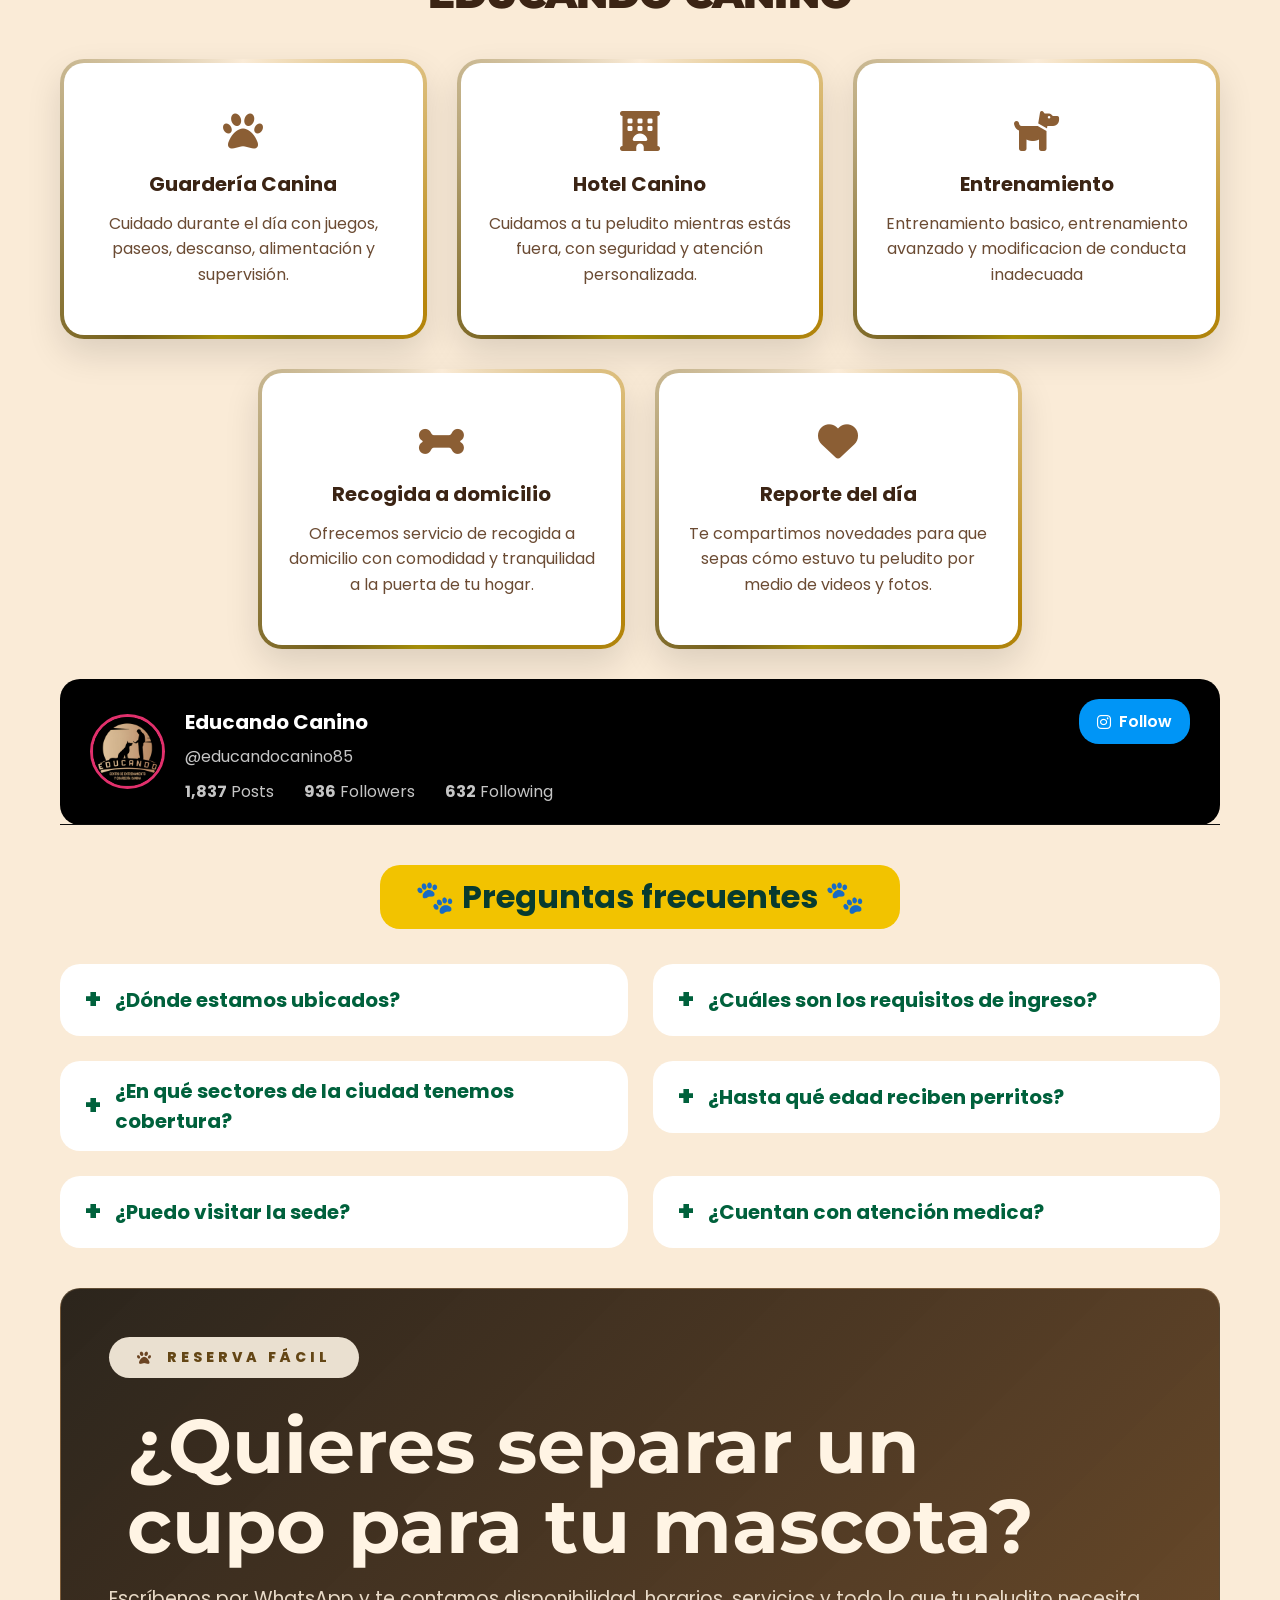
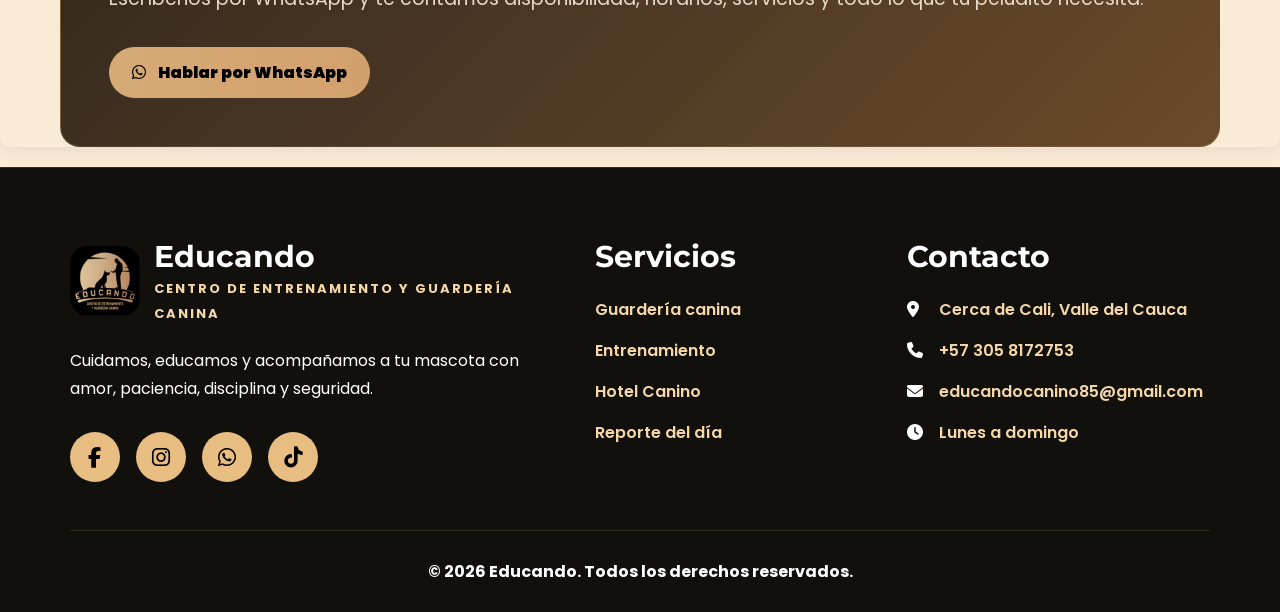
==== commit b633a358: "ok" ====
--- a/index.html
+++ b/index.html
@@ -201,7 +201,7 @@
     <!-- Encabezado perfil -->
     <div class="instagram-header">
       <div class="instagram-profile">
-        <img src="logo-educando.jpg" alt="Perropolis" class="profile-img">
+        <img src="logos/logo-educando.jpg" alt="Perropolis" class="profile-img">
 
         <div class="profile-info">
           <div class="profile-top">
--- a/styles-index.css
+++ b/styles-index.css
@@ -534,7 +534,7 @@
 
 .servicios-perrunos {
   padding: 0px 20px;
-  padding-bottom: 30px;
+  padding-bottom: 40px;
   background: antiquewhite;
 }
 
@@ -566,9 +566,11 @@
 }
 
 /* TODAS LAS CARDS */
+
 .servicio-card {
   grid-column: span 2;
-  background: aliceblue;
+  position: relative;
+  overflow: hidden;
   border-radius: 24px;
   padding: 35px 25px;
   min-height: 280px;
@@ -581,11 +583,55 @@
   justify-content: center;
   align-items: center;
 
+  background: transparent;
+  isolation: isolate;
   transition: all 0.3s ease;
 }
 
+/* Borde dorado animado */
+.servicio-card::before {
+  content: "";
+  position: absolute;
+  width: 180%;
+  height: 180%;
+  background: conic-gradient(
+    from 0deg,
+    transparent 0deg,
+    #b8860b 120deg,
+    #927e10 160deg,
+    #a48d08 190deg,
+    #76611c 220deg,
+    transparent 360deg
+  );
+  animation: bordeDorado 4s linear infinite;
+  z-index: -2;
+}
+
+/* Fondo interno de la card */
+.servicio-card::after {
+  content: "";
+  position: absolute;
+  inset: 4px;
+  background: #fff;
+  border-radius: 20px;
+  z-index: -1;
+}
+
+/* Animación del borde */
+@keyframes bordeDorado {
+  from {
+    transform: rotate(0deg);
+  }
+
+  to {
+    transform: rotate(360deg);
+  }
+}
+
+/* Efecto al pasar el mouse */
 .servicio-card:hover {
   transform: translateY(-8px);
+  box-shadow: 0 20px 45px rgba(212, 175, 55, 0.35);
 }
 
 .servicio-card i {
@@ -691,8 +737,6 @@
   height: 500px;
   object-fit: cover;
   border-radius: 30px;
-  box-shadow: 0 20px 45px rgba(0, 0, 0, 0.18);
-  border: 6px solid #fff;
   transition: transform 0.4s ease;
 }
 
@@ -886,7 +930,7 @@
 
 .faq-section {
   padding: 0;
-  margin: 50px 0px;
+  margin: 40px 0px;
   font-family: 'Poppins', sans-serif;
   max-width: 1200px;
   width: 100%;
@@ -1453,7 +1497,12 @@
   }
 
   .servicios-perrunos {
-  padding: 20px 0px;
+  padding: 30px 0px;
+}
+  .separador-paw {
+  margin: 25px auto;
+  margin-bottom: 0;
+
 }
 }
 
@@ -1511,8 +1560,8 @@
   }
 
   .faq-title h2 {
-    font-size: 24px;
-    padding: 8px 20px;
+    font-size: 22px;
+    padding: 8px 10px;
   }
 
   .faq-question {
@@ -1522,5 +1571,186 @@
   .faq-answer p {
     font-size: 16px;
   }
-}
-
+
+  .faq-section{
+    margin: 25px 0px;
+  }
+
+  .servicios-perrunos {
+  padding: 20px 0px;
+}
+
+}
+
+.barra-beneficios {
+  width: 100%;
+  background: #89a616;
+  padding: 26px 20px;
+  position: relative;
+}
+
+/* franja superior más oscura */
+.barra-beneficios::before {
+  content: "";
+  position: absolute;
+  top: 0;
+  left: 0;
+  width: 100%;
+  height: 6px;
+  background: rgba(0, 0, 0, 0.18);
+}
+
+.barra-contenedor {
+  max-width: 1200px;
+  margin: 0 auto;
+  display: flex;
+  justify-content: center;
+  align-items: center;
+  gap: 55px;
+  flex-wrap: wrap;
+}
+
+.beneficio-item {
+  display: flex;
+  align-items: center;
+  gap: 12px;
+  color: #fff;
+  font-size: 16px;
+  font-weight: 700;
+  white-space: nowrap;
+}
+
+.beneficio-item i {
+  color: #ffc400;
+  font-size: 20px;
+}
+
+/* Responsive */
+@media (max-width: 768px) {
+  .barra-beneficios {
+    padding: 24px 15px;
+  }
+
+  .barra-contenedor {
+    gap: 22px;
+    justify-content: flex-start;
+  }
+
+  .beneficio-item {
+    width: 100%;
+    justify-content: center;
+    font-size: 15px;
+  }
+}
+
+.icono {
+  color: #ffc400;
+  font-size: 20px;
+  display: inline-block;
+}
+
+/* Corazón con efecto de latido */
+.latido {
+  animation: latido 1.4s infinite ease-in-out;
+}
+
+@keyframes latido {
+  0%, 100% {
+    transform: scale(1);
+  }
+  50% {
+    transform: scale(1.25);
+  }
+}
+
+/* Árbol con movimiento suave */
+.balanceo {
+  animation: balanceo 2s infinite ease-in-out;
+}
+
+@keyframes balanceo {
+  0%, 100% {
+    transform: rotate(0deg);
+  }
+  50% {
+    transform: rotate(5deg);
+  }
+}
+
+/* Carrito moviéndose */
+.mover-carro {
+  animation: moverCarro 1.8s infinite ease-in-out;
+}
+
+@keyframes moverCarro {
+  0%, 100% {
+    transform: translateX(0);
+  }
+  50% {
+    transform: translateX(-8px);
+  }
+}
+
+/* Estrella girando 360 grados */
+.girar-estrella {
+  animation: girarEstrella 2.5s infinite linear;
+}
+
+@keyframes girarEstrella {
+  from {
+    transform: rotate(0deg);
+  }
+  to {
+    transform: rotate(360deg);
+  }
+}
+
+@media (max-width: 390px) {
+  .barra-contenedor {
+    grid-template-columns: 1fr;
+    row-gap: 18px;
+  }
+
+  .beneficio-item {
+    font-size: 13px;
+  }
+}
+
+/* Responsive barra verde */
+@media (max-width: 768px) {
+  .barra-beneficios {
+    padding: 20px 20px;
+  }
+
+  .barra-contenedor {
+    max-width: 400px;
+    margin: 0px auto;
+    display: grid;
+    grid-template-columns: repeat(2, auto);
+    justify-content: center;
+    align-items: center;
+    column-gap: 28px;
+    row-gap: 22px;
+  }
+
+  .beneficio-item {
+    width: auto;
+    justify-content: center;
+    font-size: 12px;
+    white-space: nowrap;
+  }
+
+  .beneficio-item i {
+    font-size: 15px;
+  }
+
+  /* Primer item arriba centrado */
+  .beneficio-item:nth-child(1) {
+    grid-column: 1 / -1;
+  }
+
+  /* Último item abajo centrado */
+  .beneficio-item:nth-child(4) {
+    grid-column: 1 / -1;
+  }
+}
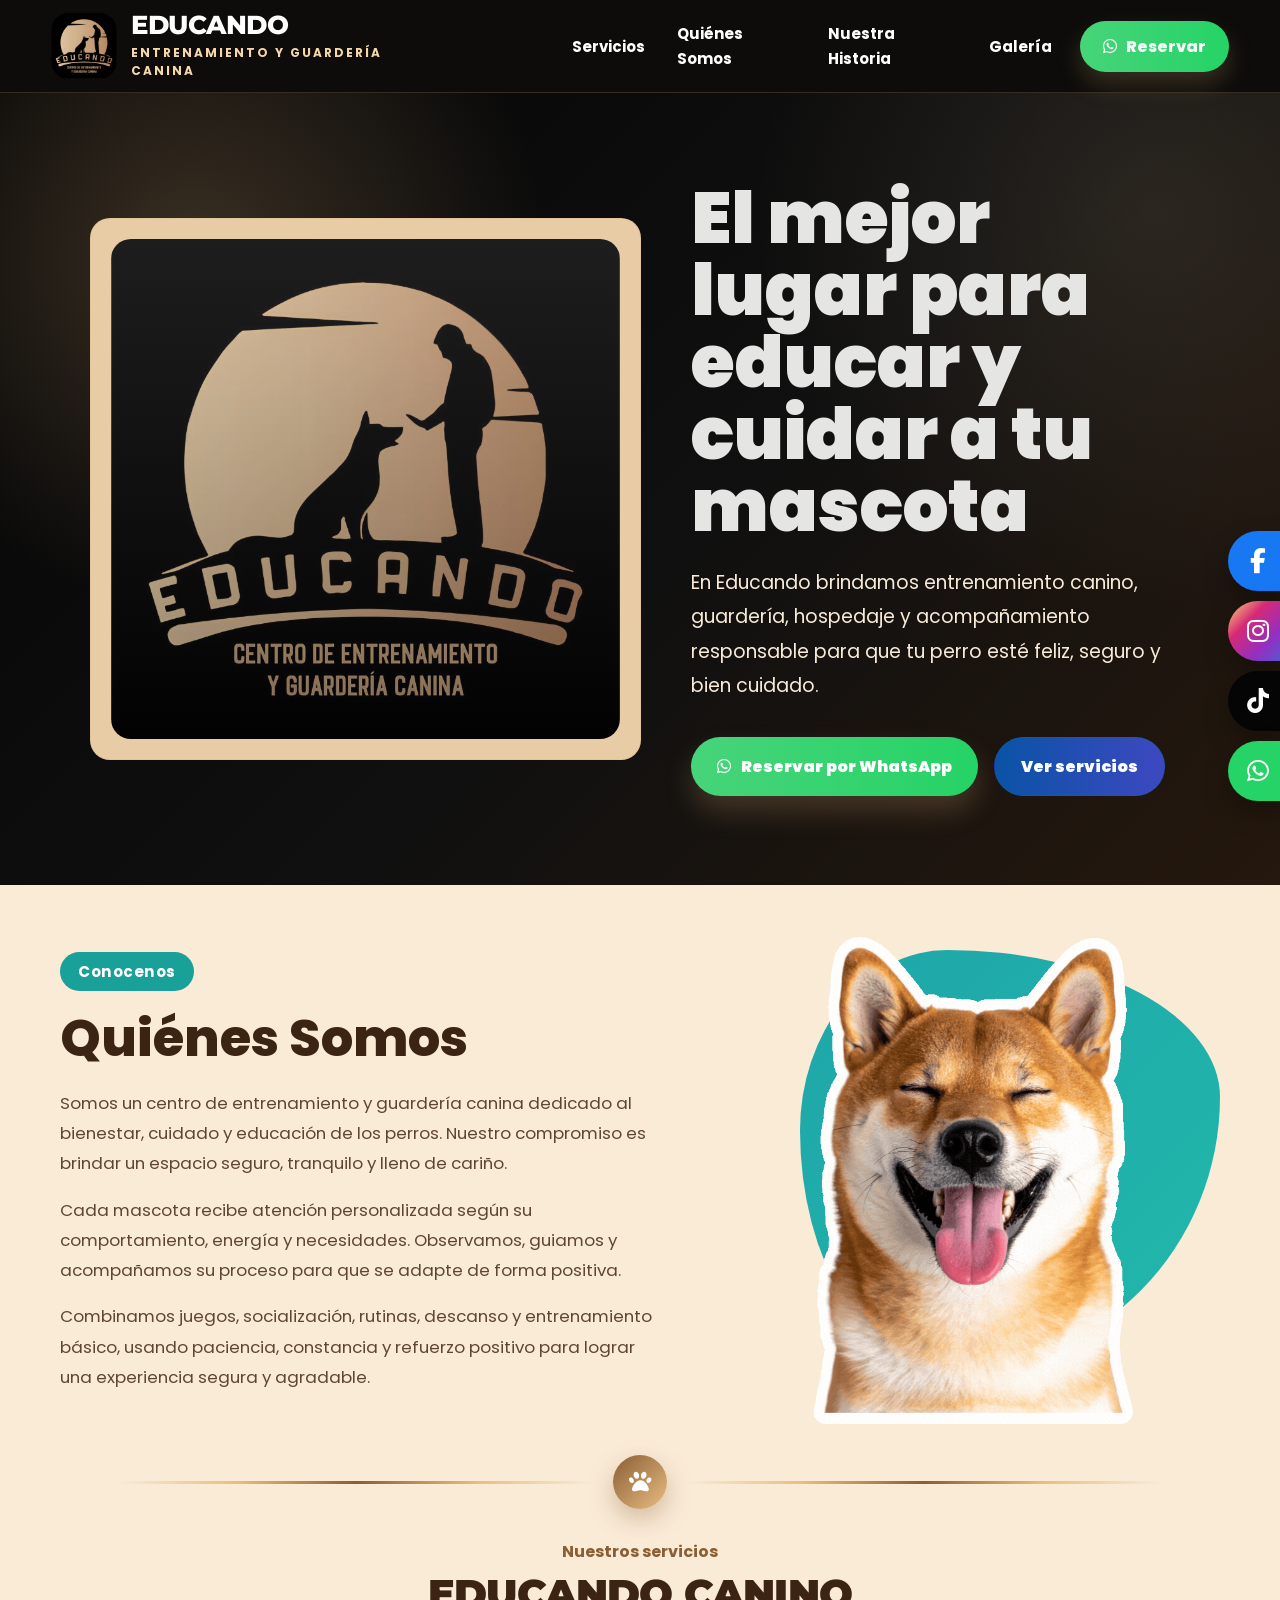
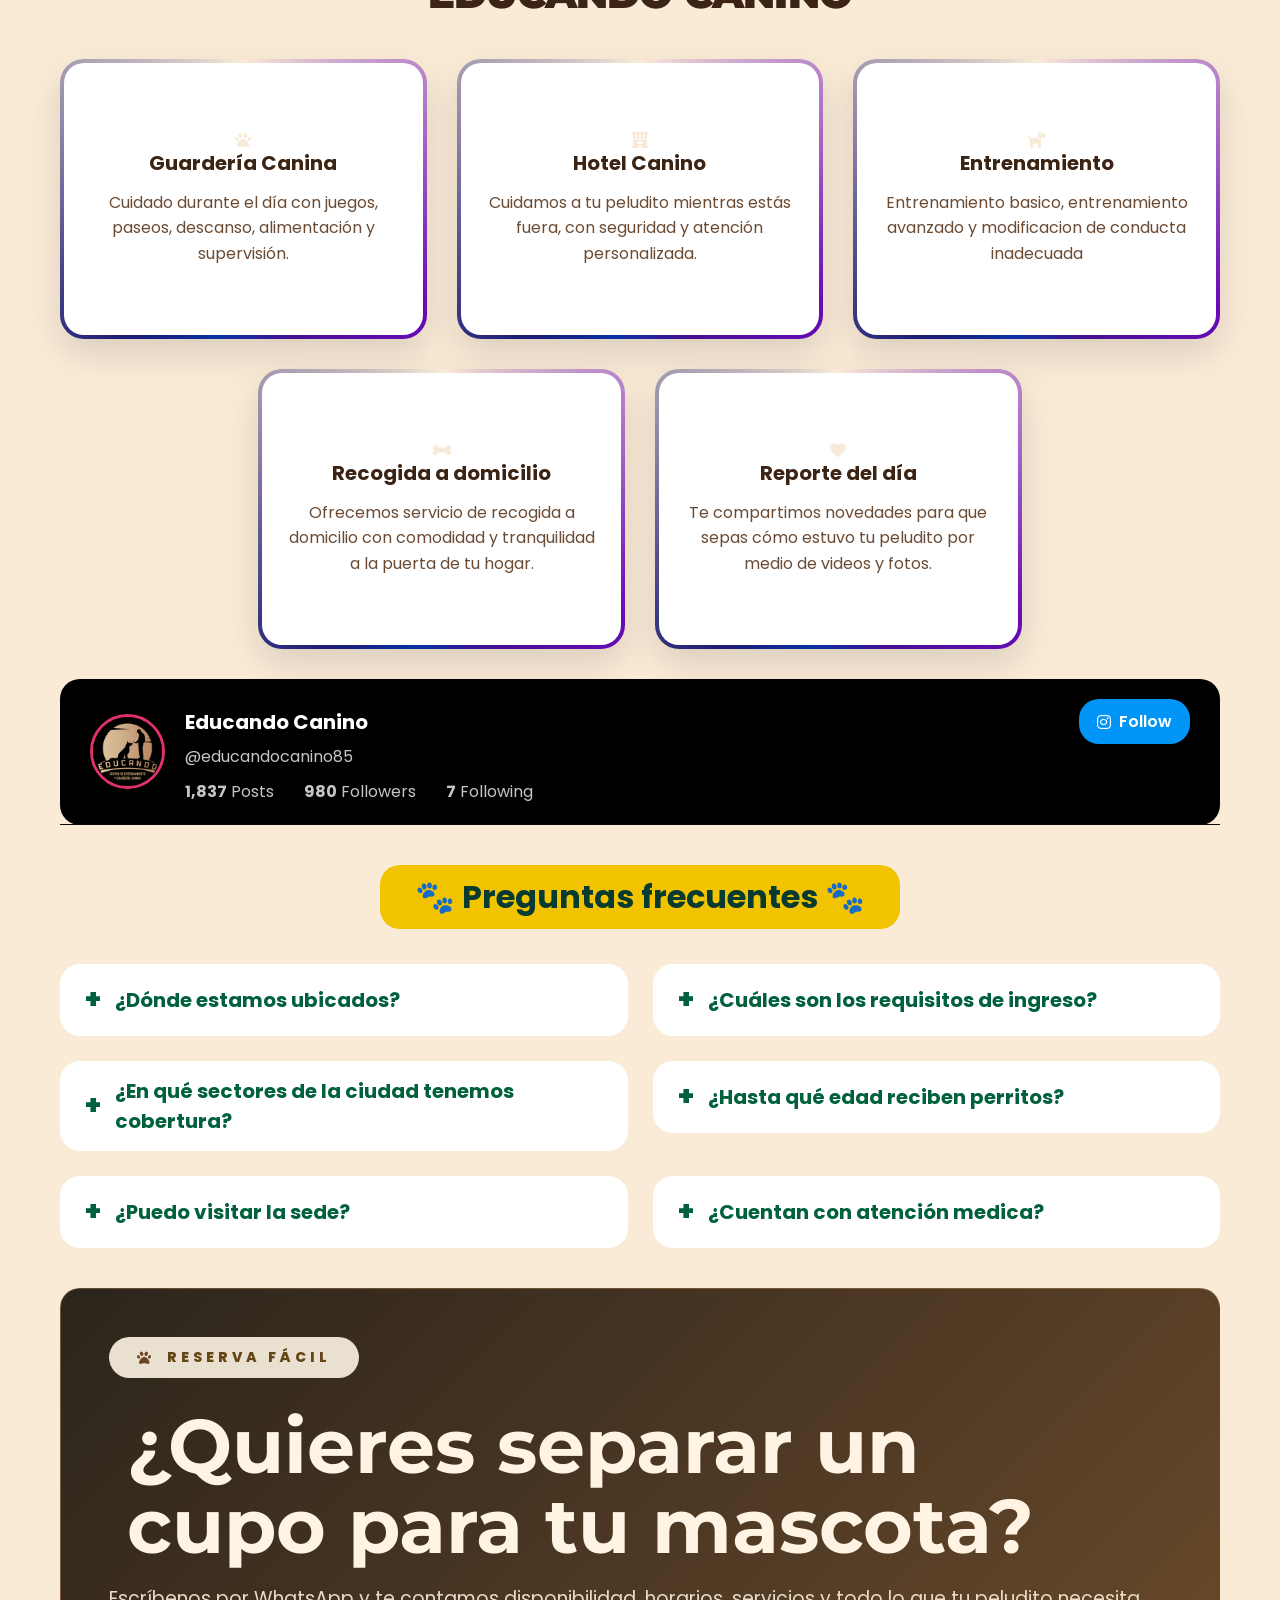
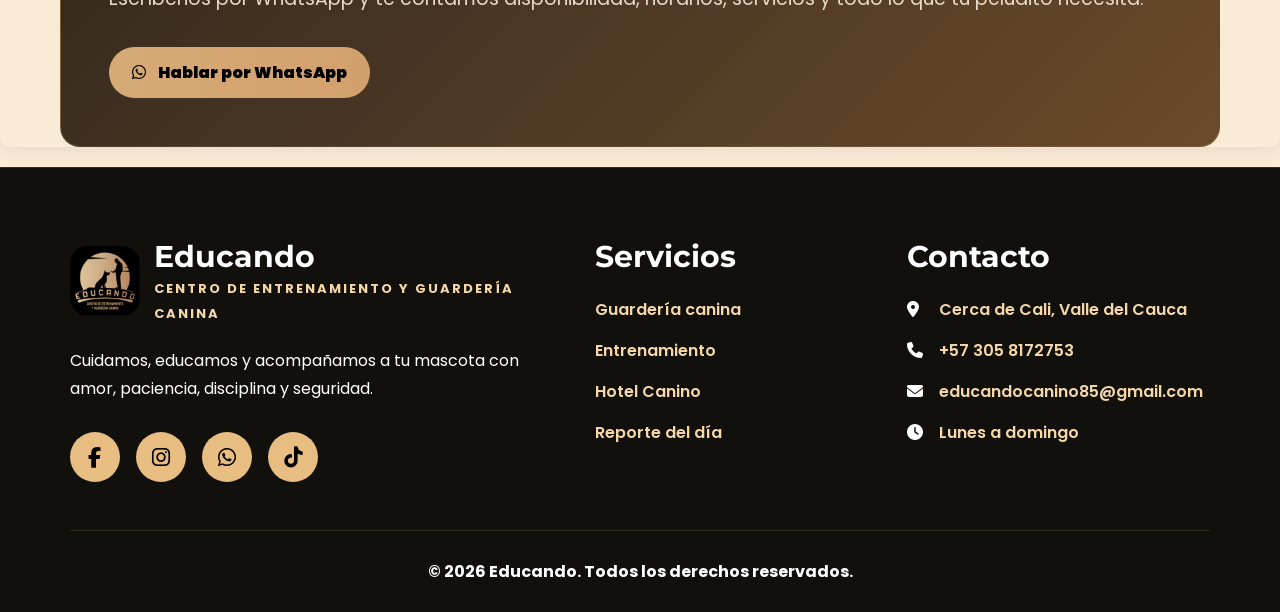
==== commit d5f6dbe3: "ok" ====
--- a/index.html
+++ b/index.html
@@ -215,8 +215,8 @@
 
           <div class="profile-stats">
             <span><strong>1,837</strong> Posts</span>
-            <span><strong>936</strong> Followers</span>
-            <span><strong>632</strong> Following</span>
+            <span><strong>980</strong> Followers</span>
+            <span><strong>7</strong> Following</span>
           </div>
         </div>
       </div>
--- a/styles-index.css
+++ b/styles-index.css
@@ -597,10 +597,10 @@
   background: conic-gradient(
     from 0deg,
     transparent 0deg,
-    #b8860b 120deg,
-    #927e10 160deg,
-    #a48d08 190deg,
-    #76611c 220deg,
+    #6a0bb8 120deg,
+    #461092 160deg,
+    #0832a4 190deg,
+    #1d1c76 220deg,
     transparent 360deg
   );
   animation: bordeDorado 4s linear infinite;
@@ -634,10 +634,12 @@
   box-shadow: 0 20px 45px rgba(212, 175, 55, 0.35);
 }
 
-.servicio-card i {
-  font-size: 2.5rem;
-  color: #8b5e34;
+.servicio-icon-img {
+  width: 75px;
+  height: 75px;
+  object-fit: contain;
   margin-bottom: 18px;
+  display: block;
 }
 
 .servicio-card h3 {
@@ -682,8 +684,8 @@
 
 .quienes-etiqueta {
   display: inline-block;
-  background: #e8bd82;
-  color: #3b2414;
+  background: #18a099;
+  color: #ffffff;
   font-size: 0.95rem;
   font-weight: 700;
   padding: 8px 18px;
@@ -721,7 +723,7 @@
   max-width: 420px;
   height: 100%;
   max-height: 420px;
-  background: linear-gradient(135deg, #e8bd82, #c98b52);
+  background: linear-gradient(135deg, #13a2a7, #16b6a8);
   border-radius: 35% 65% 64% 36% / 43% 35% 65% 57%;
   top: 20px;
   right: 0;
@@ -742,6 +744,18 @@
 
 .quienes-imagen img:hover {
   transform: scale(1.03) rotate(-1deg);
+}
+
+@media (max-width: 600px) {
+  .servicio-icon-img {
+    width: 60px;
+    height: 60px;
+  }
+
+  .servicio-card {
+    padding: 28px 20px;
+    min-height: 240px;
+  }
 }
 
 /* Responsive */
@@ -1584,7 +1598,7 @@
 
 .barra-beneficios {
   width: 100%;
-  background: #89a616;
+  background: #553a96;
   padding: 26px 20px;
   position: relative;
 }
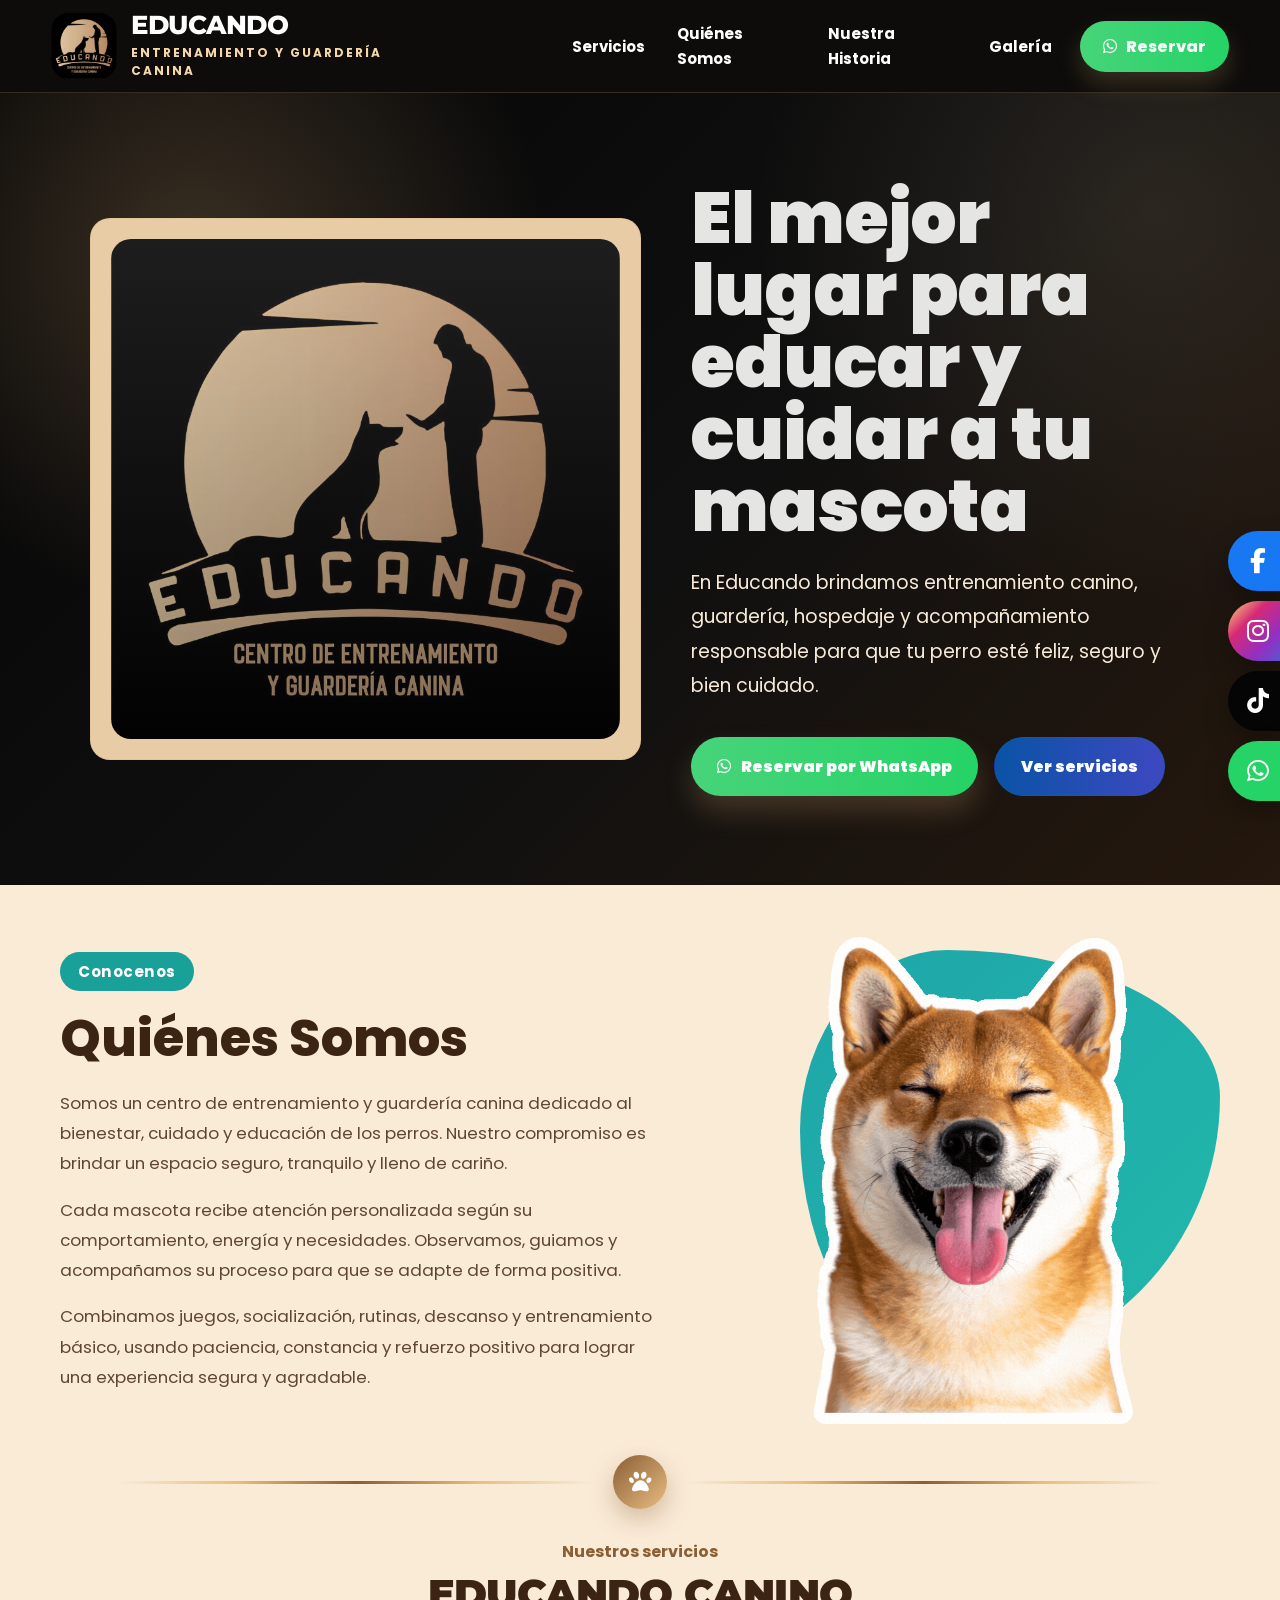
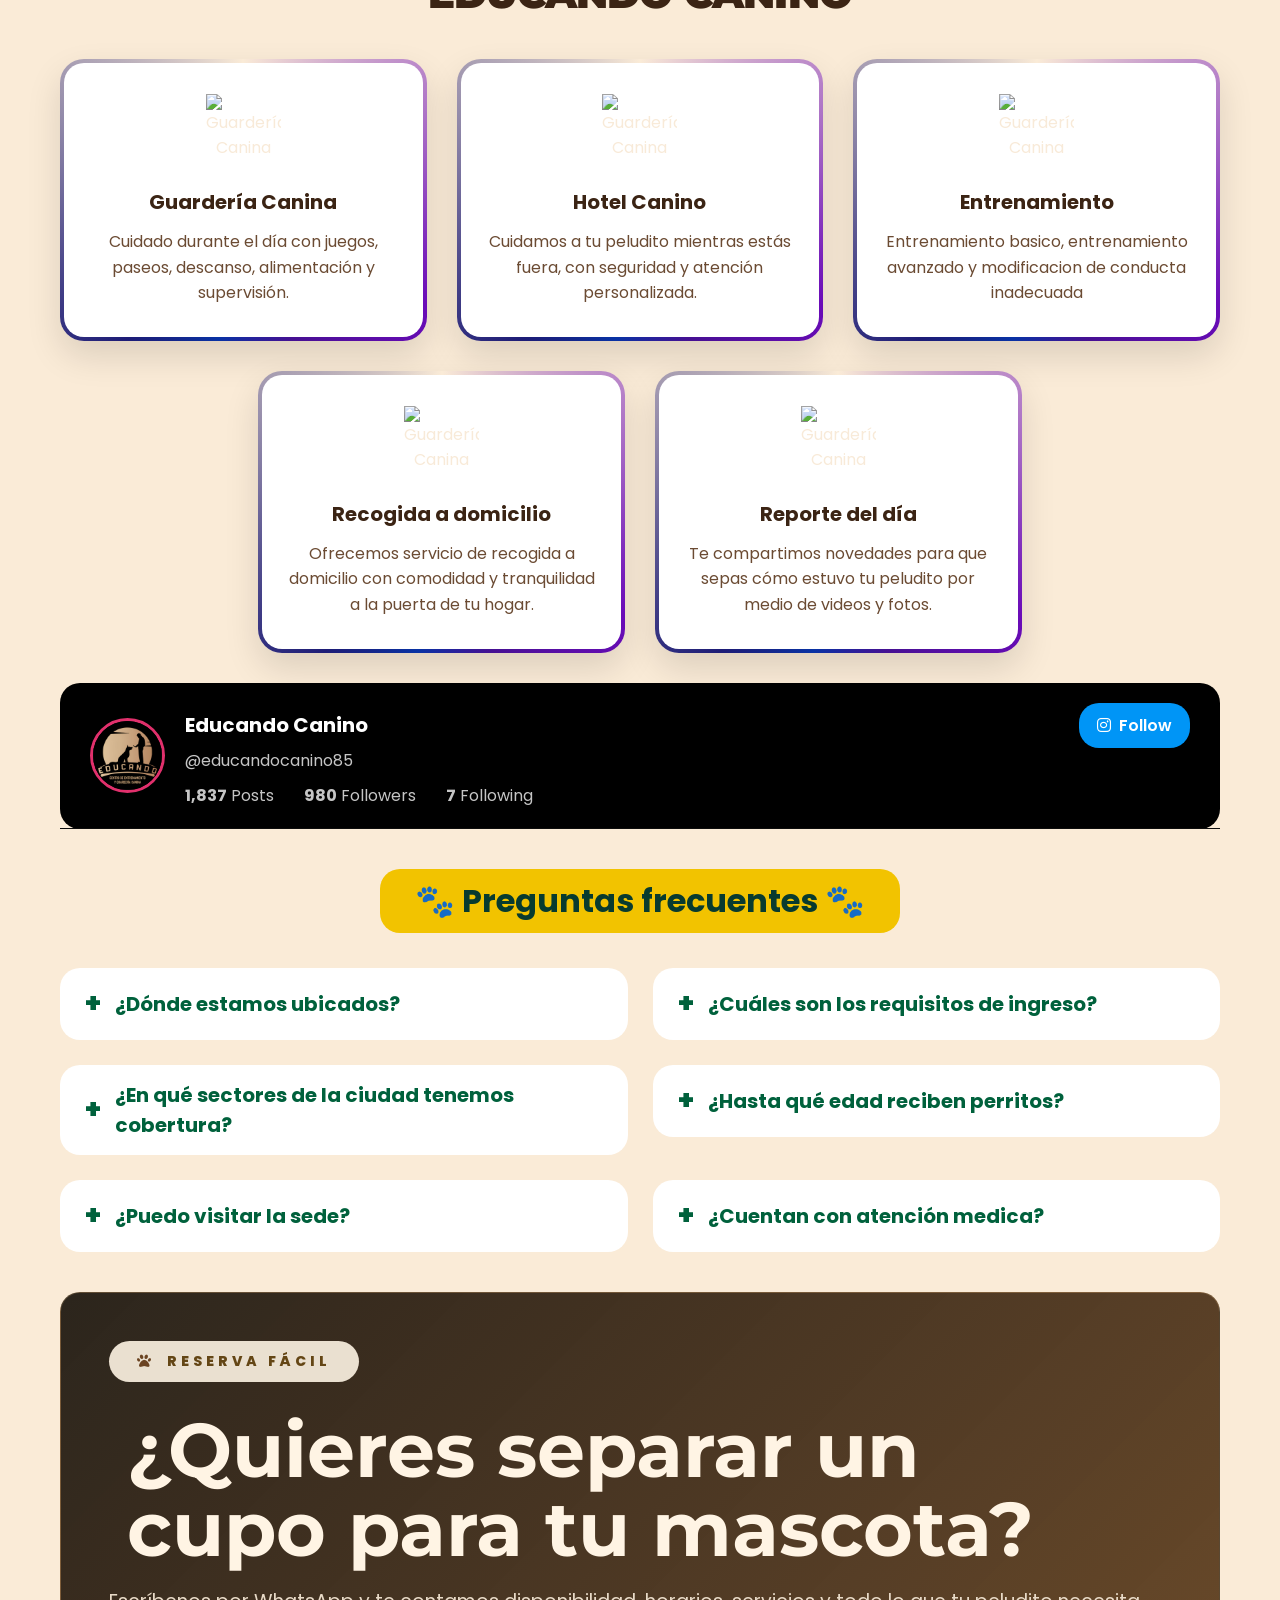
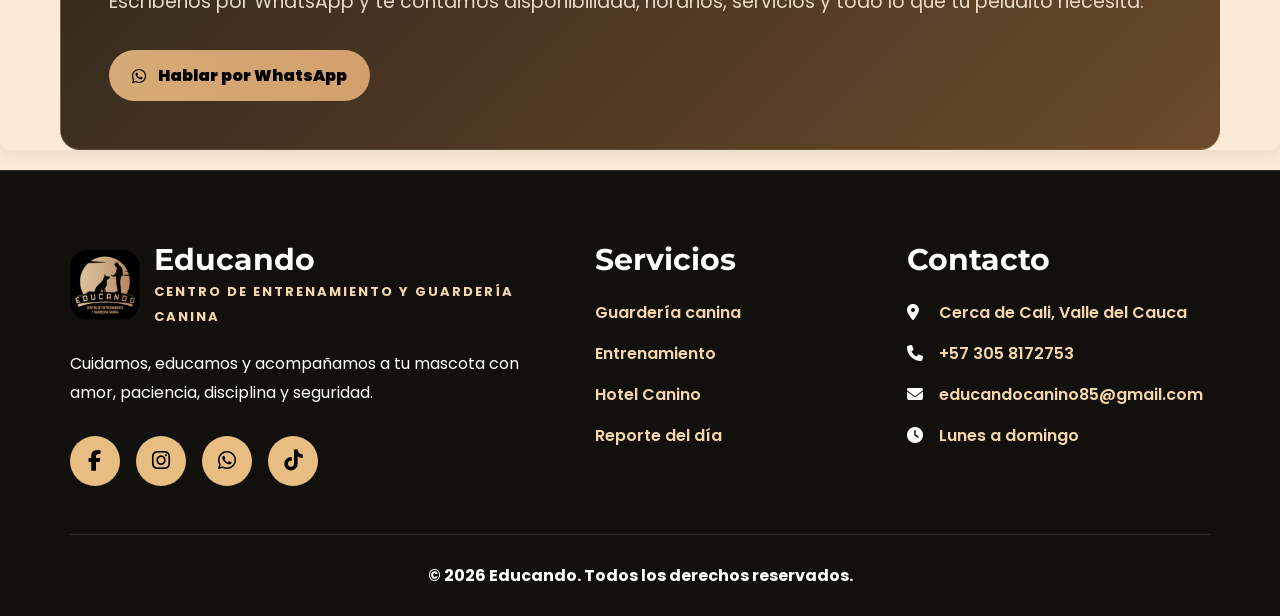
==== commit f13018b9: "ok" ====
--- a/index.html
+++ b/index.html
@@ -160,31 +160,51 @@
     <div class="servicios-grid">
 
       <div class="servicio-card">
-        <i class="fas fa-paw"></i>
+        <img 
+          src="gif/hueso-gif.gif" 
+          alt="Guardería Canina" 
+          class="servicio-icon-img"
+        >
         <h3>Guardería Canina</h3>
         <p>Cuidado durante el día con juegos, paseos, descanso, alimentación y supervisión.</p>
       </div>
 
       <div class="servicio-card">
-        <i class="fas fa-hotel"></i>
+        <img 
+          src="gif/casa-gif.gif" 
+          alt="Guardería Canina" 
+          class="servicio-icon-img"
+        >
         <h3>Hotel Canino</h3>
         <p>Cuidamos a tu peludito mientras estás fuera, con seguridad y atención personalizada.</p>
       </div>
 
       <div class="servicio-card">
-        <i class="fas fa-dog"></i>
+        <img 
+          src="gif/perro-gif.gif" 
+          alt="Guardería Canina" 
+          class="servicio-icon-img"
+        >
         <h3>Entrenamiento</h3>
         <p>Entrenamiento basico, entrenamiento avanzado y modificacion de conducta inadecuada</p>
       </div>
 
       <div class="servicio-card">
-        <i class="fas fa-bone"></i>
+        <img 
+          src="gif/carro-gif.gif" 
+          alt="Guardería Canina" 
+          class="servicio-icon-img"
+        >
         <h3>Recogida a domicilio</h3>
         <p>Ofrecemos servicio de recogida a domicilio con comodidad y tranquilidad a la puerta de tu hogar.</p>
       </div>
 
       <div class="servicio-card">
-        <i class="fas fa-heart"></i>
+        <img 
+          src="gif/corazon-gif.gif" 
+          alt="Guardería Canina" 
+          class="servicio-icon-img"
+        >
         <h3>Reporte del día</h3>
         <p>Te compartimos novedades para que sepas cómo estuvo tu peludito por medio de videos y fotos.
       </div>
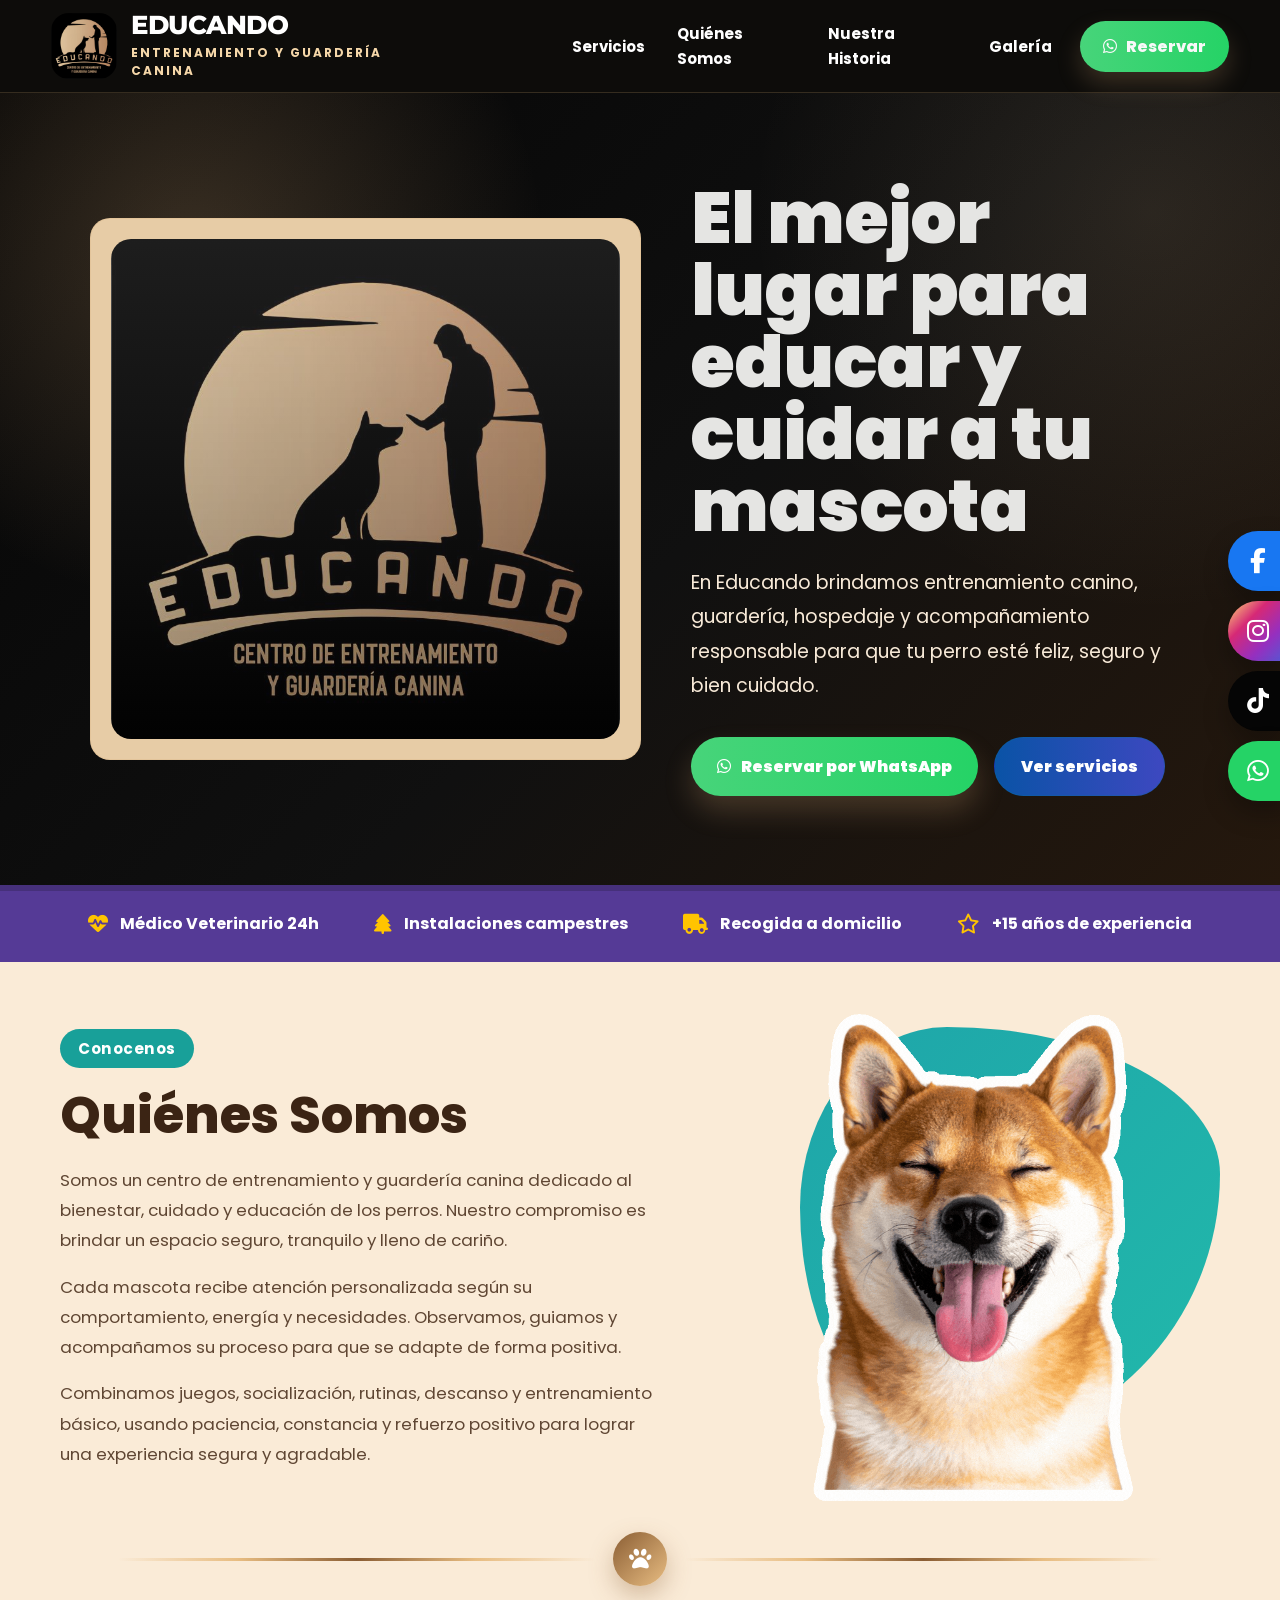
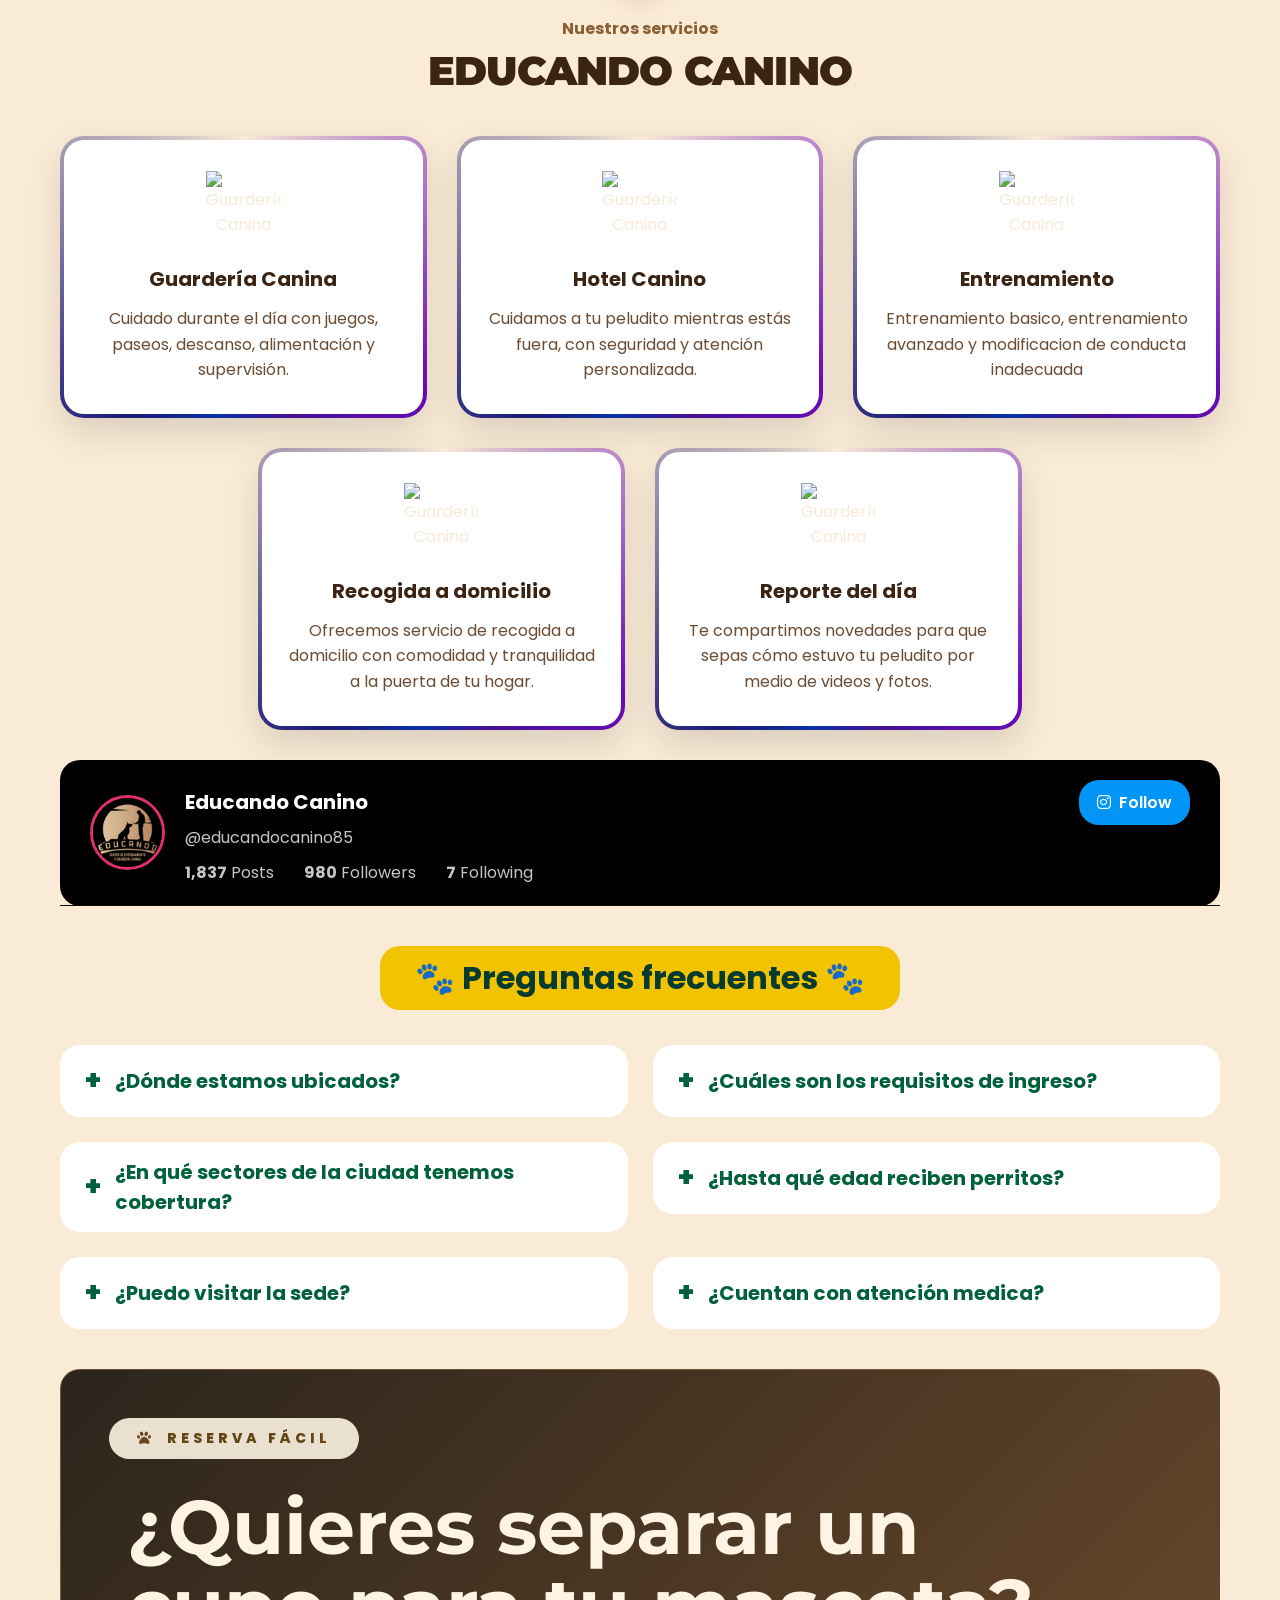
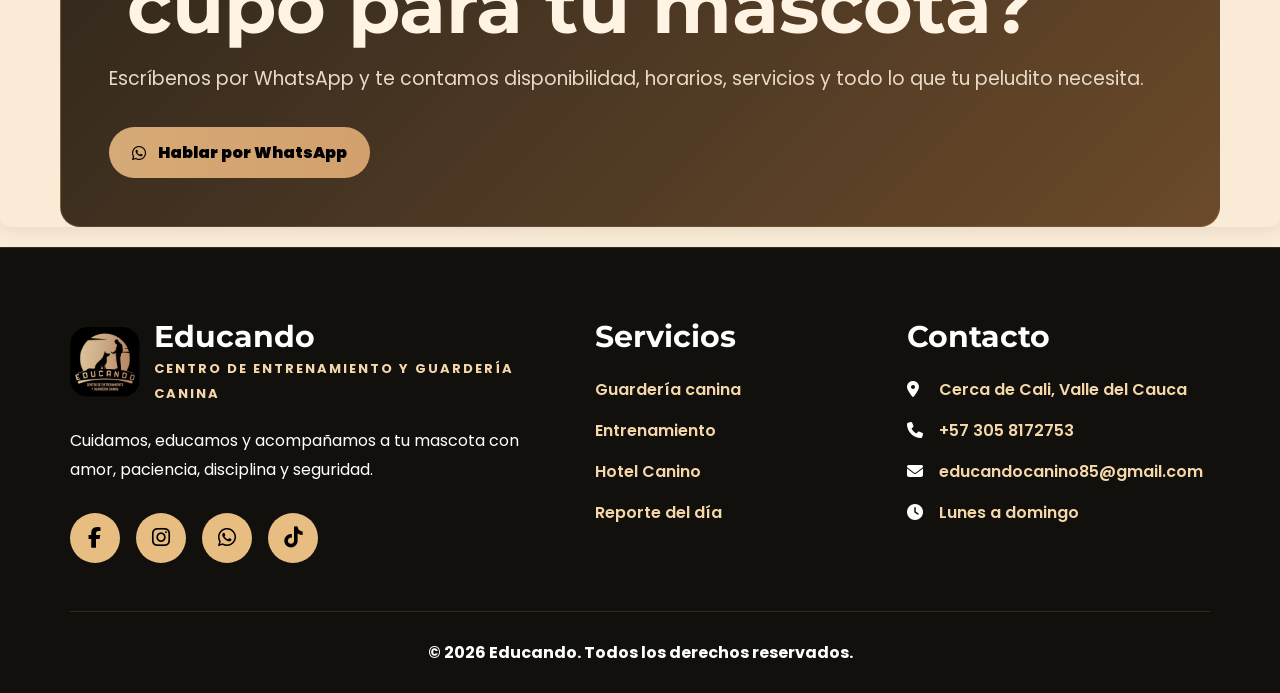
==== commit 77abd65e: "ok" ====
--- a/index.html
+++ b/index.html
@@ -107,6 +107,35 @@
         </div>
       </div>
     </div>
+
+        <!-- Font Awesome para los íconos -->
+<link rel="stylesheet" href="https://cdnjs.cloudflare.com/ajax/libs/font-awesome/6.5.0/css/all.min.css">
+
+<section class="barra-beneficios">
+  <div class="barra-contenedor">
+
+    <div class="beneficio-item">
+      <i class="fa-solid fa-heart-pulse icono latido"></i>
+      <span>Médico Veterinario 24h</span>
+    </div>
+
+    <div class="beneficio-item">
+      <i class="fa-solid fa-tree icono balanceo"></i>
+      <span>Instalaciones campestres</span>
+    </div>
+
+    <div class="beneficio-item">
+      <i class="fa-solid fa-truck icono mover-carro"></i>
+      <span>Recogida a domicilio</span>
+    </div>
+
+    <div class="beneficio-item">
+      <i class="fa-regular fa-star icono girar-estrella"></i>
+      <span>+15 años de experiencia</span>
+    </div>
+
+  </div>
+</section>
     
 <main class="contenedor-principal">
     <!-- QUIÉNES SOMOS -->
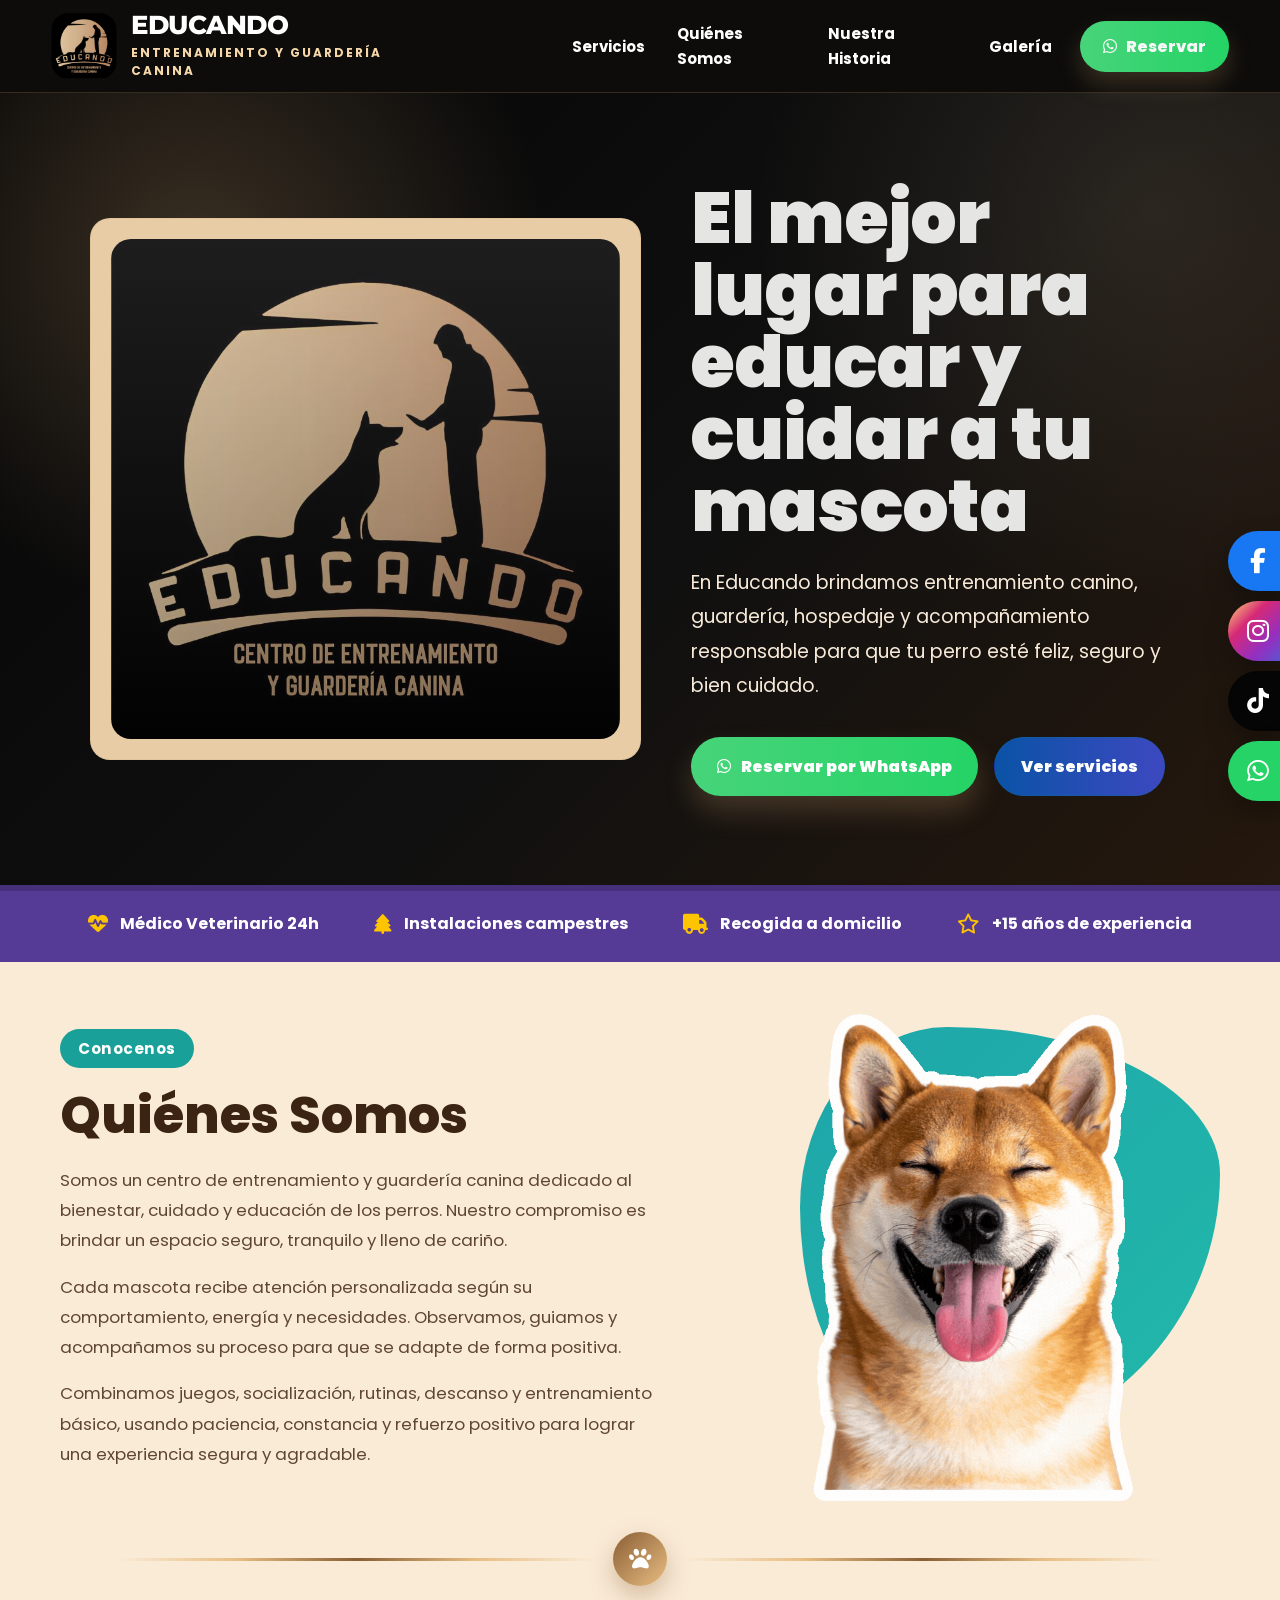
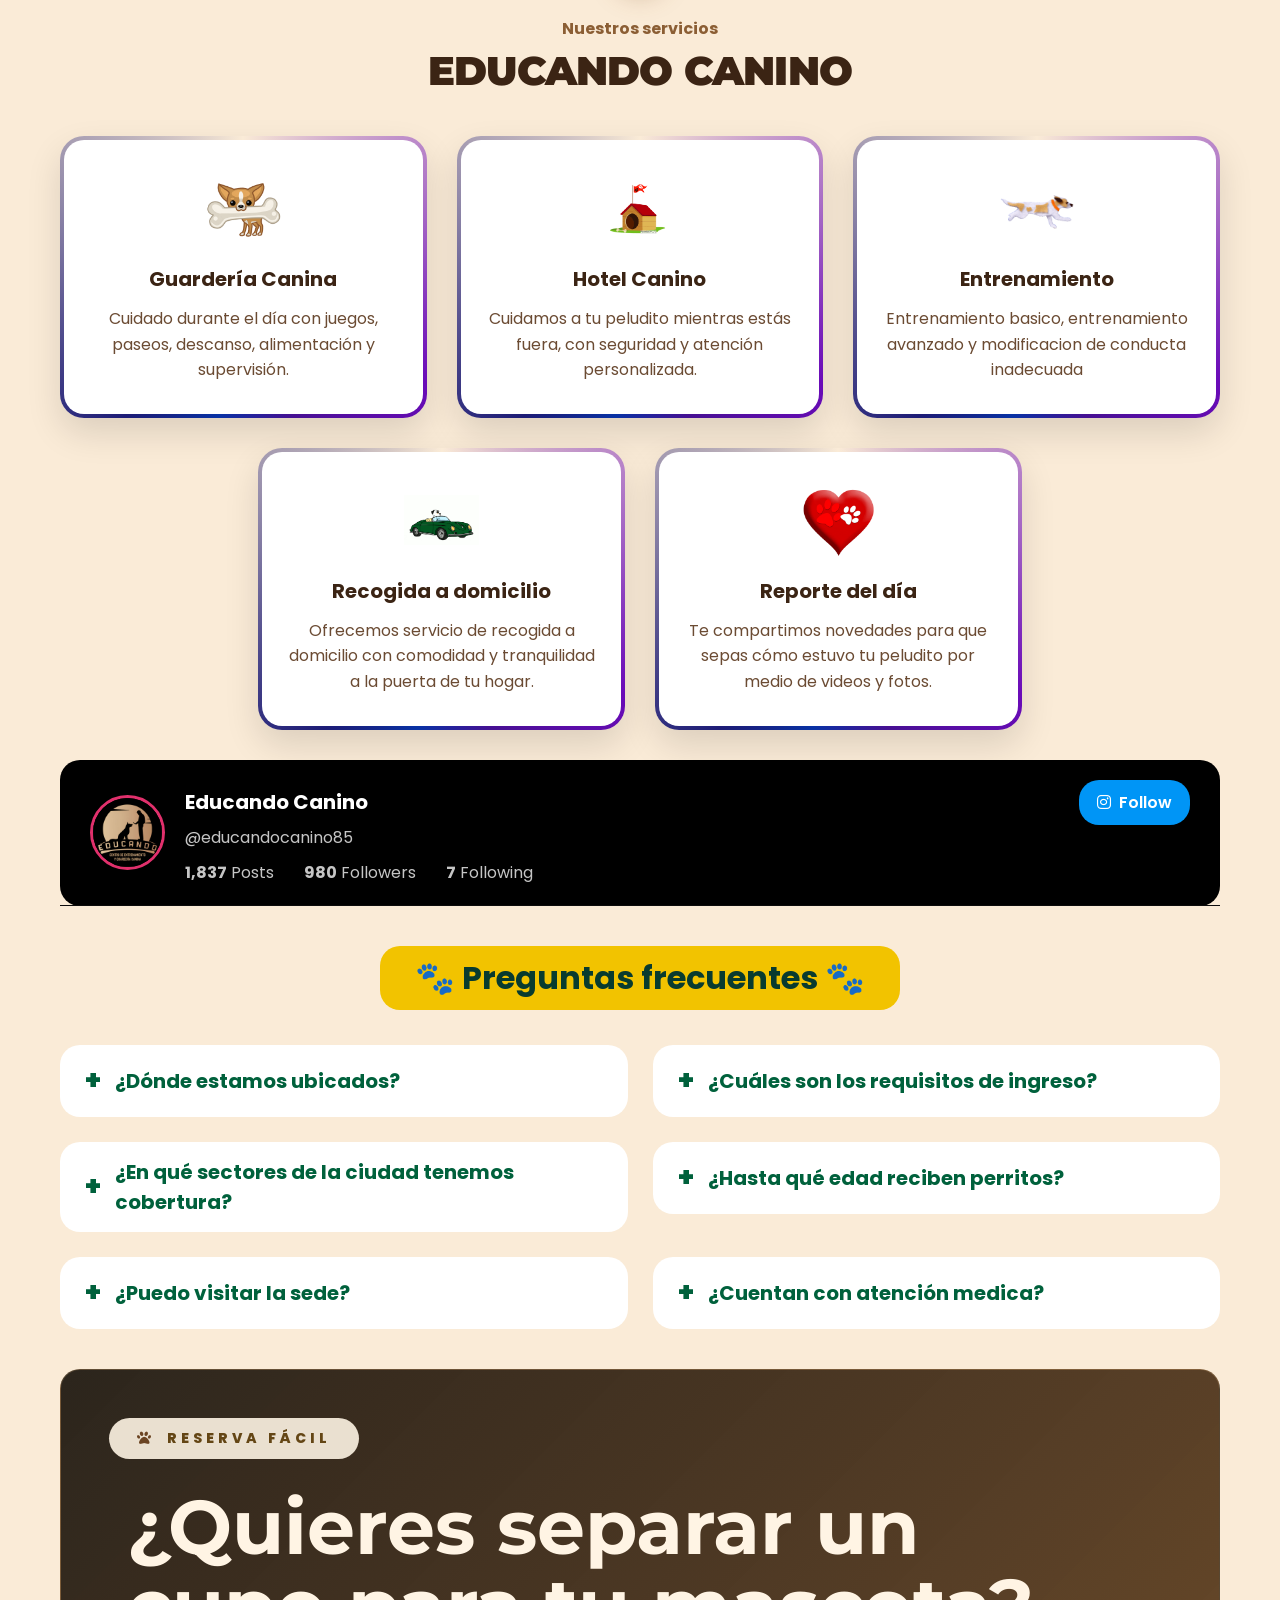
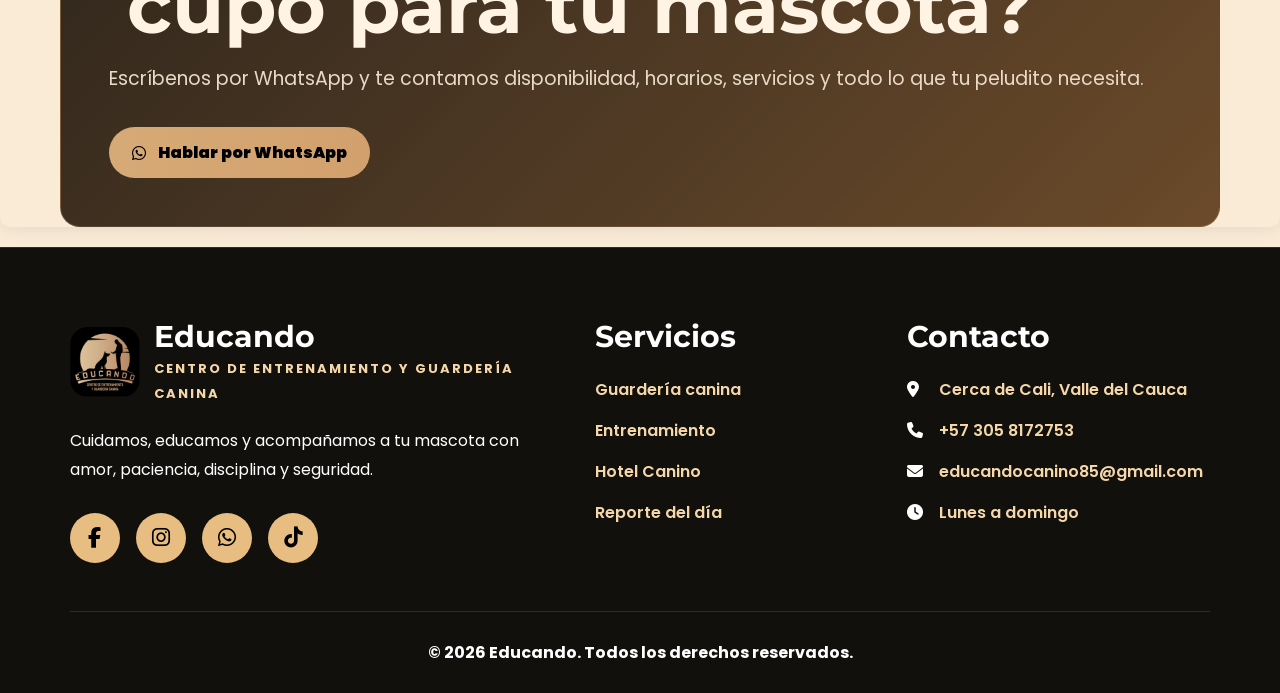
==== commit a56c5897: "ok" ====
--- a/index.html
+++ b/index.html
@@ -190,7 +190,7 @@
 
       <div class="servicio-card">
         <img 
-          src="gif/hueso-gif.gif" 
+          src="gifs/hueso-gif.gif" 
           alt="Guardería Canina" 
           class="servicio-icon-img"
         >
@@ -200,7 +200,7 @@
 
       <div class="servicio-card">
         <img 
-          src="gif/casa-gif.gif" 
+          src="gifs/casa-gif.gif" 
           alt="Guardería Canina" 
           class="servicio-icon-img"
         >
@@ -210,7 +210,7 @@
 
       <div class="servicio-card">
         <img 
-          src="gif/perro-gif.gif" 
+          src="gifs/perro-gif.gif" 
           alt="Guardería Canina" 
           class="servicio-icon-img"
         >
@@ -220,7 +220,7 @@
 
       <div class="servicio-card">
         <img 
-          src="gif/carro-gif.gif" 
+          src="gifs/carro-gif.gif" 
           alt="Guardería Canina" 
           class="servicio-icon-img"
         >
@@ -230,7 +230,7 @@
 
       <div class="servicio-card">
         <img 
-          src="gif/corazon-gif.gif" 
+          src="gifs/corazon-gif.gif" 
           alt="Guardería Canina" 
           class="servicio-icon-img"
         >
